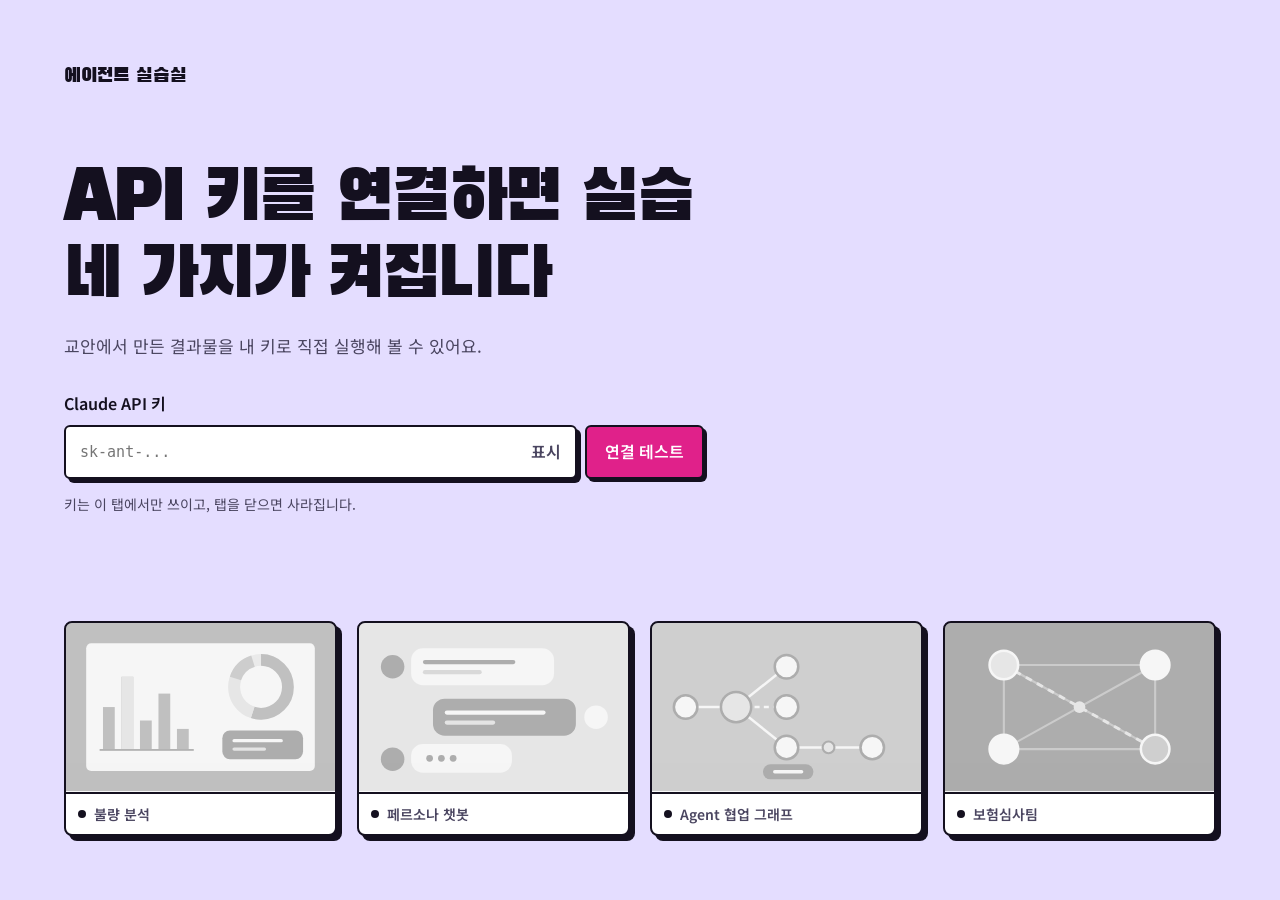
==== frontend/index.html @ d71c069c "에이전트 실습실: 교안 실습 4종을 체험하는 웹앱 - CH3 불량 리포트 분석 Dashboard + 챗봇 (Claude API) - CH4 페르소나 챗봇 (Deep Agents: " ====
<!doctype html>
<html lang="ko">
<head>
<meta charset="utf-8">
<meta name="viewport" content="width=device-width,initial-scale=1">
<title>에이전트 실습실</title>
<link rel="preconnect" href="https://fonts.googleapis.com"><link rel="preconnect" href="https://fonts.gstatic.com" crossorigin>
<link href="https://fonts.googleapis.com/css2?family=Black+Han+Sans&family=Noto+Sans+KR:wght@400;500;600;700&display=swap" rel="stylesheet">
<link rel="stylesheet" href="assets/common.css">
<style>
  .gate{position:relative;min-height:100vh;display:flex;flex-direction:column;justify-content:space-between;gap:48px;padding:clamp(24px,5vw,64px)}
  .gate .brand{font:800 20px var(--display)}
  .gate h1{font-size:clamp(2.2rem,5.2vw,4rem);font-weight:800;line-height:1.12;letter-spacing:-.025em;max-width:16ch}
  .gate .lead{margin-top:16px;color:var(--muted);max-width:48ch;font-size:17px}
  form{margin-top:32px;max-width:640px}
  label{display:block;font-weight:600;margin-bottom:8px}
  .field{display:flex;gap:8px}
  .keybox{flex:1;min-width:0;display:flex;border:2px solid var(--ink);border-radius:10px;background:var(--white);overflow:hidden}
  .keybox:focus-within{border-color:var(--cobalt);box-shadow:0 0 0 3px rgba(43,76,255,.2)}
  .keybox input{flex:1;min-width:0;border:0;padding:13px 14px;background:transparent;font-family:var(--mono);font-size:15px;outline:none}
  .keybox button{border:0;background:transparent;padding:0 14px;font-weight:600;color:var(--muted);cursor:pointer}
  .keybox button:hover{color:var(--ink)}
  .hint{margin-top:14px;font-size:14px;color:var(--muted)}
  .status{margin-top:16px;min-height:24px;font-size:15px}
  .status.err{padding:12px 14px;border-left:4px solid var(--coral);background:var(--white);border-radius:0 8px 8px 0}
  .status.err b{display:block;margin-bottom:2px}
  .status.err code{display:block;margin-top:6px;font:500 13px var(--mono);color:var(--muted);overflow-wrap:anywhere}
  .status.ok{color:var(--mint);font-weight:600}

  /* 잠금 → 점등: 이 페이지의 주인공 */
  .rack{display:grid;grid-template-columns:repeat(4,1fr);gap:14px}
  .slot{border-radius:12px;overflow:hidden;background:var(--white);border:1px solid var(--line)}
  .slot .pic{aspect-ratio:16/10;filter:grayscale(1) contrast(.8);opacity:.38;transition:filter .6s,opacity .6s}
  .slot .pic svg{width:100%;height:100%;display:block}
  .slot p{padding:9px 12px;font-size:14px;font-weight:600;color:var(--muted);display:flex;align-items:center;gap:8px}
  .slot p::before{content:"";width:8px;height:8px;border-radius:50%;background:var(--line);transition:background .4s}
  .rack.lit .slot .pic{filter:none;opacity:1}
  .rack.lit .slot p{color:var(--ink)}
  .rack.lit .slot p::before{background:var(--mint)}
  .rack.lit .slot:nth-child(2) .pic,.rack.lit .slot:nth-child(2) p::before{transition-delay:.25s}
  .rack.lit .slot:nth-child(3) .pic,.rack.lit .slot:nth-child(3) p::before{transition-delay:.5s}
  .rack.lit .slot:nth-child(4) .pic,.rack.lit .slot:nth-child(4) p::before{transition-delay:.75s}
  @media(max-width:720px){.rack{grid-template-columns:repeat(2,1fr)}.field{flex-direction:column}}
</style>
</head>
<body>
<main class="gate">
  <div>
    <div class="brand">에이전트 실습실</div>
    <div style="margin-top:clamp(32px,8vh,88px)">
      <h1>API 키를 연결하면 실습 네 가지가 켜집니다</h1>
      <p class="lead">교안에서 만든 결과물을 내 키로 직접 실행해 볼 수 있어요.</p>

      <form id="f" novalidate>
        <label for="key">Claude API 키</label>
        <div class="field">
          <div class="keybox">
            <input id="key" type="password" autocomplete="off" spellcheck="false" placeholder="sk-ant-..." aria-describedby="st">
            <button type="button" id="eye" aria-label="키 표시">표시</button>
          </div>
          <button class="btn blue" id="go" type="submit">연결 테스트</button>
        </div>
        <p class="hint">키는 이 탭에서만 쓰이고, 탭을 닫으면 사라집니다.</p>
        <div id="st" class="status" role="status" aria-live="polite"></div>
      </form>
    </div>
  </div>
  <div class="rack" id="rack" aria-label="잠겨 있는 실습 네 가지"></div>
</main>

<script src="assets/common.js"></script>
<script>
const { LABS, thumbs, store, sleep, $, esc } = App;
// 접속하면 항상 키 입력부터 시작한다. (이전에 연결한 키도 지운다)
store.clear();

$('#rack').innerHTML = LABS.map(l => `<div class="slot"><div class="pic">${thumbs[l.id]}</div><p>${esc(l.short)}</p></div>`).join('');

const key = $('#key'), st = $('#st'), go = $('#go');
$('#eye').onclick = e => {
  const show = key.type === 'password';
  key.type = show ? 'text' : 'password';
  e.target.textContent = show ? '숨기기' : '표시';
  e.target.setAttribute('aria-label', show ? '키 숨기기' : '키 표시');
};

function fail(title, detail) {
  st.className = 'status err';
  st.innerHTML = `<b>${esc(title)}</b>${detail ? `<code>${esc(detail)}</code>` : ''}`;
}

// 연결 성공/데모 진입 → 썸네일이 차례로 켜진 뒤 실습 목록으로 이동
async function unlock() {
  $('#rack').classList.add('lit');
  await sleep(1700);
  location.href = 'gallery.html';
}

// 서버(/api/key-test)가 Claude API를 1회 호출해 키를 확인한다. 키는 서버에 저장되지 않는다.
$('#f').addEventListener('submit', async e => {
  e.preventDefault();
  const k = key.value.trim();
  if (!k) return fail('API 키를 입력해 주세요.', 'Anthropic 콘솔에서 발급한 sk-ant- 로 시작하는 키가 필요합니다.');
  if (!k.startsWith('sk-ant-')) return fail('키 형식이 올바르지 않습니다.', 'Claude API 키는 sk-ant- 로 시작합니다. 복사할 때 앞뒤가 잘리지 않았는지 확인해 주세요.');
  go.disabled = true; go.textContent = '연결 중'; st.className = 'status'; st.textContent = '';
  try {
    store.set('apiKey', k);
    await App.api('/api/key-test', { method: 'POST' });
    st.className = 'status ok'; st.textContent = '연결되었습니다.';
    unlock();
  } catch (err) {
    store.clear();
    fail(err.message, err.detail);
  } finally { go.disabled = false; go.textContent = '연결 테스트'; }
});

</script>
</body>
</html>
---- frontend/assets/common.css ----
/* 공통 스타일: 색/글꼴 토큰, 버튼, 상단바, 채팅, 로그, 그래프 */
:root{
  --paper:#E4DDFF; --white:#fff; --ink:#14101F; --muted:#4A4560; --line:#14101F;
  --cobalt:#E0218A; --cobalt-d:#B8176F; --gold:#FFD400; --mint:#00A86B; --coral:#E8301F;
  --font:'Noto Sans KR','Malgun Gothic',sans-serif; --display:'Black Han Sans','Noto Sans KR',sans-serif;
  --mono:ui-monospace,'Cascadia Mono',Consolas,monospace;
  --on-ink:#fff; --on-accent:#fff; --concl-bg:#FFD400; --concl-fg:#14101F; --concl-h:#14101F;
  --k1:#E0218A; --k2:#FFD400; --k3:#14101F; --k4:#fff; --k5:#00A86B; --k6:#FF5A2E; --k7:#F8CFE6; --k8:#FFB3DA; --k9:#A79FC7; --k10:#7A6FA8;
}
*{box-sizing:border-box}
html{-webkit-text-size-adjust:100%}
body{margin:0;background:var(--paper);color:var(--ink);font:400 16px/1.6 var(--font);word-break:keep-all}
h1,h2,h3{font-family:var(--display);margin:0;line-height:1.2;letter-spacing:-.01em}
p{margin:0}
a{color:inherit}
button,input,textarea{font:inherit;color:inherit}
:focus-visible{outline:3px solid var(--cobalt);outline-offset:2px}

.btn{display:inline-flex;align-items:center;gap:8px;border:0;border-radius:8px;padding:11px 18px;font-weight:600;cursor:pointer;background:var(--ink);color:var(--on-ink);text-decoration:none;min-height:44px}
.btn:hover{opacity:.88}
.btn.blue{background:var(--cobalt);color:var(--on-accent)} .btn.blue:hover{background:var(--cobalt-d);opacity:1}
.btn.ghost{background:transparent;color:var(--ink);box-shadow:inset 0 0 0 1.5px var(--ink)}
.btn.ghost:hover{background:var(--ink);color:var(--on-ink);opacity:1}
.btn.sm{padding:6px 12px;min-height:34px;font-size:14px}
.btn[disabled]{opacity:.45;cursor:not-allowed}

.tag{display:inline-block;font:600 12px/1 var(--font);padding:5px 8px;border-radius:5px;background:var(--ink);color:var(--on-ink)}

/* 상단바 */
.bar{position:sticky;top:0;z-index:20;display:flex;align-items:center;gap:16px;min-height:56px;padding:0 20px;background:var(--paper);border-bottom:1px solid var(--line)}
.bar .brand{font:800 18px var(--display);text-decoration:none}
.bar .back{display:inline-flex;align-items:center;gap:6px;text-decoration:none;font-weight:600;color:var(--muted)}
.bar .back:hover{color:var(--ink)}
.bar-title{display:flex;align-items:center;gap:10px;font-weight:700}
.bar .sp{flex:1}
.conn{display:flex;align-items:center;gap:8px;font:500 13px var(--mono);color:var(--muted)}
.dot{width:9px;height:9px;border-radius:50%;background:var(--mint);box-shadow:0 0 0 3px rgba(18,163,127,.2)}
@media(max-width:640px){.conn span{display:none}.bar{padding:0 12px;gap:10px}}

/* 실습 페이지 머리 */
.lab-head{display:flex;flex-wrap:wrap;gap:12px 32px;align-items:flex-end;justify-content:space-between;padding:22px 20px 14px}
.lab-head h1{font-size:clamp(1.5rem,3vw,2rem);font-weight:800}
.lab-head p{color:var(--muted);max-width:62ch;margin-top:6px}
.concepts{display:flex;flex-wrap:wrap;gap:6px}
.concepts span{font-size:13px;font-weight:500;padding:4px 10px;border-radius:99px;box-shadow:inset 0 0 0 1.5px var(--line);color:var(--muted)}
.explain{margin:0 20px 16px;border-left:3px solid var(--cobalt);background:var(--white);border-radius:0 8px 8px 0}
.explain summary{cursor:pointer;padding:10px 14px;font-weight:600}
.explain div{padding:0 14px 12px;color:var(--muted);max-width:90ch}
.demo-note{margin:0 20px 14px;font-size:13px;color:var(--muted)}
.demo-note b{color:var(--ink)}

.panel{background:var(--white);border-radius:12px;border:1px solid var(--line);min-width:0}
.panel-h{padding:12px 16px;border-bottom:1px solid var(--line);font-weight:700;display:flex;align-items:center;justify-content:space-between;gap:8px}
.panel-b{padding:16px}
.empty{padding:36px 20px;text-align:center;color:var(--muted)}
.empty strong{display:block;color:var(--ink);margin-bottom:4px}

/* 채팅 */
.chat{display:flex;flex-direction:column;min-height:0}
.msgs{flex:1;overflow:auto;padding:16px;display:flex;flex-direction:column;gap:10px}
.msg{max-width:88%;padding:10px 14px;border-radius:14px;white-space:pre-wrap;overflow-wrap:anywhere}
.msg.user{align-self:flex-end;background:var(--ink);color:var(--on-ink);border-bottom-right-radius:4px}
.msg.bot{align-self:flex-start;background:var(--paper);border-bottom-left-radius:4px}
.msg a{color:var(--cobalt);font-weight:600}
.composer{display:flex;gap:8px;padding:12px;border-top:1px solid var(--line)}
.composer input,.composer textarea{flex:1;min-width:0;border:1.5px solid var(--line);border-radius:8px;padding:10px 12px;background:var(--white);resize:none}
.composer input:focus,.composer textarea:focus{border-color:var(--cobalt);outline:none}
.chips{display:flex;flex-wrap:wrap;gap:6px;padding:0 12px 10px}
.chip{border:1.5px solid var(--line);background:var(--white);border-radius:99px;padding:5px 12px;font-size:13px;cursor:pointer}
.chip:hover{border-color:var(--cobalt);color:var(--cobalt)}

/* 로그 */
.log{font-size:14px;overflow:auto;display:flex;flex-direction:column;gap:8px;padding:14px 16px}
.log .row{display:grid;grid-template-columns:auto 1fr;gap:4px 10px;padding-left:10px;border-left:3px solid var(--line)}
.log .who{font-weight:700;font-size:13px}
.log .t{color:var(--muted);font-size:12px;font-family:var(--mono);text-align:right}
.log .what{grid-column:1/-1;color:var(--ink)}
.log .sub{grid-column:1/-1;color:var(--muted);font-size:13px}
.log-empty{color:var(--muted);padding:14px 16px;font-size:14px}

/* 그래프 */
.graph{width:100%;height:auto;display:block}
.graph .edge{stroke:var(--line);stroke-width:2.5;fill:none;transition:stroke .25s}
.graph .edge.on{stroke:var(--cobalt)}
.graph .edge.a2a{stroke-dasharray:6 5}
.graph .node circle.body{fill:var(--white);stroke:var(--ink);stroke-width:2.5;transition:fill .25s,stroke .25s}
.graph .node.on circle.body{fill:var(--mint);stroke:var(--ink)}
.graph .node text{font:600 13px var(--font);text-anchor:middle;fill:var(--ink);pointer-events:none}
.graph .node.on text.lbl{fill:var(--ink)}
.graph .elabel{font:600 12px var(--mono);text-anchor:middle;fill:var(--cobalt);paint-order:stroke;stroke:var(--white);stroke-width:5px}
.graph .packet{fill:var(--gold);stroke:var(--ink);stroke-width:2}
.graph .ring{fill:none;stroke:var(--mint);stroke-width:3;opacity:0}
.graph .node.on .ring{opacity:.5;animation:ring 1.2s ease-out infinite;transform-box:fill-box;transform-origin:center}
@keyframes ring{from{transform:scale(1);opacity:.6}to{transform:scale(1.5);opacity:0}}

.sr{position:absolute;left:-9999px}
@media (prefers-reduced-motion:reduce){*{animation:none!important;transition:none!important}}

/* 썸네일 SVG 색을 토큰에 연결 (속성 선택자로 덮어쓴다) */
svg [fill="#2B4CFF"]{fill:var(--k1)} svg [stroke="#2B4CFF"]{stroke:var(--k1)}
svg [fill="#FFBE1F"]{fill:var(--k2)} svg [stroke="#FFBE1F"]{stroke:var(--k2)}
svg [fill="#101A3A"]{fill:var(--k3)} svg [stroke="#101A3A"]{stroke:var(--k3)}
svg [fill="#fff"]{fill:var(--k4)} svg [stroke="#fff"]{stroke:var(--k4)}
svg [fill="#0F8E6D"]{fill:var(--k5)}
svg [fill="#E8452F"]{fill:var(--k6)} svg [stroke="#E8452F"]{stroke:var(--k6)}
svg [fill="#D7DDF5"]{fill:var(--k7)} svg [stroke="#D7DDF5"]{stroke:var(--k7)}
svg [fill="#8E9BD6"]{fill:var(--k8)}
svg [fill="#9AA3C4"]{fill:var(--k9)}
svg [stroke="#5A6BA8"]{stroke:var(--k10)}

/* 디자인: 팝 스티커 — 라벤더 바탕, 굵은 검정 테두리, 평평한 그림자 */
:root h1,:root h2,:root h3{font-weight:400!important;letter-spacing:0}
:root .bar{border-bottom:2px solid var(--ink)}
:root .bar .brand,:root .gate .brand{font-weight:400!important}
:root .panel,:root .slot,:root .tile{border:2px solid var(--ink);border-radius:8px;box-shadow:5px 5px 0 var(--ink);overflow:hidden}
:root .panel-h{background:var(--gold);border-bottom:2px solid var(--ink);font-weight:700}
:root .tile{transition:transform .15s,box-shadow .15s}
:root .tile:hover,:root .tile:focus-visible{transform:translate(-3px,-3px);box-shadow:8px 8px 0 var(--ink);border-color:var(--ink)}
:root .thumb{border-bottom:2px solid var(--ink)}
:root .tile:hover .open{color:var(--cobalt)}
:root .btn{border:2px solid var(--ink);border-radius:6px;box-shadow:3px 3px 0 var(--ink);transition:transform .1s,box-shadow .1s}
:root .btn:active{transform:translate(2px,2px);box-shadow:1px 1px 0 var(--ink)}
:root .btn.ghost{background:#fff;box-shadow:3px 3px 0 var(--ink)}
:root .btn.ghost:hover{background:var(--gold);color:var(--ink)}
:root .btn[disabled]{box-shadow:none;opacity:.5}
:root .tag{background:var(--gold);color:var(--ink);border:2px solid var(--ink);border-radius:4px}
:root .concepts span{background:#fff;color:var(--ink);box-shadow:none;border:2px solid var(--ink)}
:root .explain{border:2px solid var(--ink);border-left-width:8px;border-left-color:var(--cobalt);border-radius:6px}
:root .msg{border:2px solid var(--ink)}
:root .msg.bot{background:#fff}
:root .msg.user{background:var(--cobalt);color:#fff}
:root .composer{border-top:2px solid var(--ink)}
:root .composer input,:root .composer textarea,:root .case textarea{border:2px solid var(--ink);border-radius:6px}
:root .chip{border:2px solid var(--ink)}
:root .chip:hover{background:var(--gold);color:var(--ink);border-color:var(--ink)}
:root .keybox{border:2px solid var(--ink);box-shadow:4px 4px 0 var(--ink);border-radius:6px}
:root .gate h1{font-size:clamp(2.4rem,5.6vw,4.4rem);line-height:1.1}
:root .rack{gap:20px}
:root .slot p{border-top:2px solid var(--ink)}
:root .tabs{background:#fff;border-bottom:2px solid var(--ink)}
:root .tabs button[aria-selected=true]{border-color:var(--cobalt);color:var(--ink)}
:root .plist li button[aria-current=true]{background:var(--ink);color:#fff}
:root .conn{color:var(--ink)}

/* Agent 그래프 (assets/graph.js) */
.agraph{width:100%;height:auto;display:block;overflow:visible}
.agraph .edge,.glegend .edge{stroke:var(--ink);stroke-width:3;fill:none;stroke-linecap:round;transition:stroke .2s,stroke-width .2s}
.agraph .edge.request,.glegend .edge.request{stroke:#A8A2BD;stroke-width:2.5}
.agraph .edge.subagent,.glegend .edge.subagent{stroke:#FF8A00;stroke-width:4}
.agraph .edge.a2a,.glegend .edge.a2a{stroke:#E0218A;stroke-dasharray:2 8;stroke-width:4}
.agraph .edge.mcp,.glegend .edge.mcp{stroke:#00A86B;stroke-dasharray:12 6;stroke-width:4}
.agraph .edge.on{stroke:#2B9BFF;stroke-width:6}
.agraph .edge.a2a.on{stroke-dasharray:10 8;animation:agflow .6s linear infinite}
@keyframes agflow{to{stroke-dashoffset:-18}}
.agraph .pill rect{fill:#fff;stroke:var(--ink);stroke-width:2}
.agraph .pill text{font:700 11px var(--mono);text-anchor:middle;dominant-baseline:central;fill:var(--ink)}
.agraph .pill.a2a rect{fill:var(--cobalt)} .agraph .pill.a2a text{fill:#fff}
.agraph .pill.tool rect{fill:var(--gold)}
.agraph .pill.mcp rect{fill:var(--mint)} .agraph .pill.mcp text{fill:#fff}
.agraph .pill.subagent rect{fill:#E9E3FF}
.agraph .node .shadow{fill:var(--ink)}
.agraph .node .body{fill:#fff;stroke:var(--ink);stroke-width:3;transition:fill .25s}
.agraph .node .band{fill:none;stroke-width:6;opacity:.9}
.agraph .node .name{font:400 17px var(--display);text-anchor:middle;dominant-baseline:central;fill:var(--ink)}
.agraph .node .name.long{font:800 13px var(--font);letter-spacing:-.02em}
.agraph .node .role{font:500 12px var(--font);text-anchor:middle;fill:var(--muted);paint-order:stroke;stroke:#fff;stroke-width:6px;stroke-linejoin:round}
.agraph .node .ring{fill:none;stroke:var(--mint);stroke-width:4;opacity:0}
.agraph .node.on .body{fill:#B9F2D7}
.agraph .node.on .ring{animation:agring 1.2s ease-out infinite;transform-box:fill-box;transform-origin:center}
@keyframes agring{from{opacity:.8;transform:scale(1)}to{opacity:0;transform:scale(1.45)}}
.agraph .packet{fill:var(--gold);stroke:var(--ink);stroke-width:2.5}
.agraph .trail{fill:var(--gold);opacity:.45}
.say{font:500 12.5px/1.45 var(--font);background:#fff;border:2px solid var(--ink);border-radius:10px;padding:7px 10px;box-shadow:3px 3px 0 var(--ink);
     display:-webkit-box;-webkit-line-clamp:3;-webkit-box-orient:vertical;overflow:hidden;animation:sayPop .2s ease-out}
@keyframes sayPop{from{transform:scale(.85);opacity:0}}
.stage-bg{background:#fff;padding:8px}
.alert{padding:12px 14px;border:2px solid var(--ink);border-left:8px solid var(--coral);border-radius:6px;background:#fff;margin-bottom:12px}
.alert code{display:block;font:500 12px var(--mono);color:var(--muted);margin-top:4px;overflow-wrap:anywhere}
.badge{font:700 11px var(--mono);padding:2px 6px;border-radius:4px;border:1.5px solid var(--ink);background:var(--cobalt);color:#fff;margin-left:6px}
.badge.tool{background:var(--gold);color:var(--ink)} .badge.mcp{background:var(--mint)} .badge.subagent{background:#E9E3FF;color:var(--ink)}
.badge.request{background:#fff;color:var(--ink)}
.stages{display:flex;flex-wrap:wrap;gap:6px;margin-top:4px}
.stages span{font-size:12px;font-weight:600;padding:3px 8px;border-radius:4px;border:1.5px solid var(--ink);background:#fff;color:var(--muted)}
.stages span.cur{background:var(--cobalt);color:#fff}
.agraph .node.clickable{cursor:pointer}
.agraph .node.clickable:hover .body{fill:#FFF6C7}
.agraph .node.clickable:focus{outline:none}
.agraph .node.clickable:focus-visible .body{stroke:var(--cobalt);stroke-width:5}
.agraph .node.sel .body{stroke:var(--cobalt);stroke-width:5}
.agraph .node.off{opacity:.35}
.agraph .node.off .band{stroke-dasharray:6 6}
.agraph .edge.off{opacity:.2}
.agraph .pill.off{opacity:.3}
.agraph .nbadge{display:none;pointer-events:none}
.agraph .nbadge.show{display:block}
.agraph .nbadge circle{fill:var(--cobalt);stroke:var(--ink);stroke-width:2}
.agraph .nbadge text{font:800 11px var(--font);fill:#fff;text-anchor:middle;dominant-baseline:central}

/* 그래프 범례 (연결 종류) */
.glegend{display:flex;flex-wrap:wrap;align-items:center;gap:6px 16px;padding:8px 12px 4px;font-size:13px;font-weight:600}
.glegend span{display:inline-flex;align-items:center;gap:6px}
.glegend svg{overflow:visible}
.glegend .edge{fill:none;stroke-linecap:round}
.glegend .tip{margin-left:auto;font-weight:500;color:var(--muted)}

/* 연결 방식 라벨: 선 색과 맞춘 작은 알약 */
.agraph .pill text{font:700 10.5px var(--mono)}
.agraph .pill.request rect{fill:#fff;stroke:#A8A2BD} .agraph .pill.request text{fill:var(--muted)}
.agraph .pill.subagent rect{fill:#FF8A00} .agraph .pill.subagent text{fill:#fff}
.agraph .pill.mcp rect{fill:#00A86B} .agraph .pill.mcp text{fill:#fff}
.agraph .pill.a2a rect{fill:#E0218A} .agraph .pill.a2a text{fill:#fff}
.agraph .pill.tool rect{fill:var(--gold)} .agraph .pill.tool text{fill:var(--ink)}
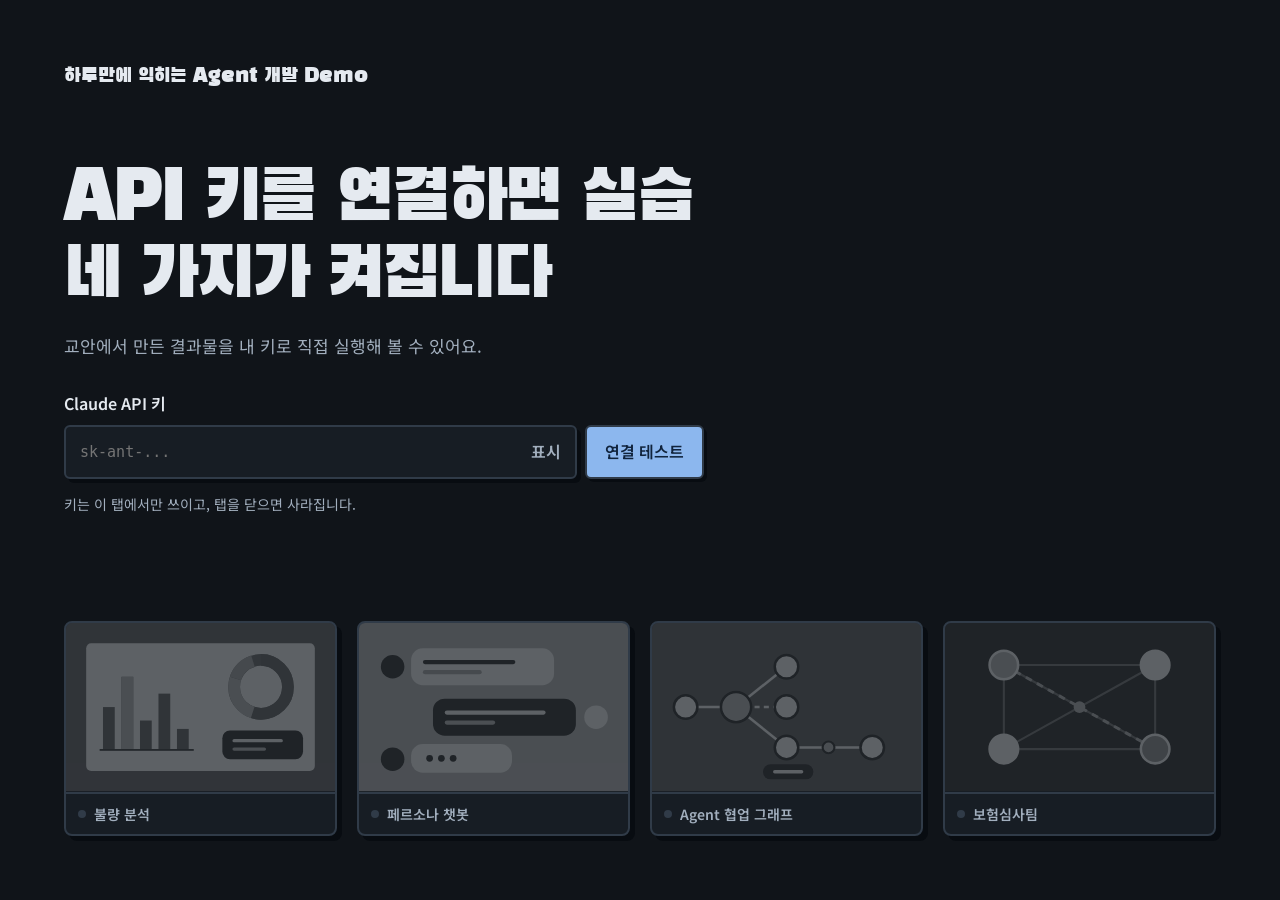
==== commit efd3813d: "Apply console colors while preserving lesson UI and graphs" ====
--- a/frontend/index.html
+++ b/frontend/index.html
@@ -1,119 +1,120 @@
-<!doctype html>
-<html lang="ko">
-<head>
-<meta charset="utf-8">
-<meta name="viewport" content="width=device-width,initial-scale=1">
-<title>에이전트 실습실</title>
-<link rel="preconnect" href="https://fonts.googleapis.com"><link rel="preconnect" href="https://fonts.gstatic.com" crossorigin>
-<link href="https://fonts.googleapis.com/css2?family=Black+Han+Sans&family=Noto+Sans+KR:wght@400;500;600;700&display=swap" rel="stylesheet">
-<link rel="stylesheet" href="assets/common.css">
-<style>
-  .gate{position:relative;min-height:100vh;display:flex;flex-direction:column;justify-content:space-between;gap:48px;padding:clamp(24px,5vw,64px)}
-  .gate .brand{font:800 20px var(--display)}
-  .gate h1{font-size:clamp(2.2rem,5.2vw,4rem);font-weight:800;line-height:1.12;letter-spacing:-.025em;max-width:16ch}
-  .gate .lead{margin-top:16px;color:var(--muted);max-width:48ch;font-size:17px}
-  form{margin-top:32px;max-width:640px}
-  label{display:block;font-weight:600;margin-bottom:8px}
-  .field{display:flex;gap:8px}
-  .keybox{flex:1;min-width:0;display:flex;border:2px solid var(--ink);border-radius:10px;background:var(--white);overflow:hidden}
-  .keybox:focus-within{border-color:var(--cobalt);box-shadow:0 0 0 3px rgba(43,76,255,.2)}
-  .keybox input{flex:1;min-width:0;border:0;padding:13px 14px;background:transparent;font-family:var(--mono);font-size:15px;outline:none}
-  .keybox button{border:0;background:transparent;padding:0 14px;font-weight:600;color:var(--muted);cursor:pointer}
-  .keybox button:hover{color:var(--ink)}
-  .hint{margin-top:14px;font-size:14px;color:var(--muted)}
-  .status{margin-top:16px;min-height:24px;font-size:15px}
-  .status.err{padding:12px 14px;border-left:4px solid var(--coral);background:var(--white);border-radius:0 8px 8px 0}
-  .status.err b{display:block;margin-bottom:2px}
-  .status.err code{display:block;margin-top:6px;font:500 13px var(--mono);color:var(--muted);overflow-wrap:anywhere}
-  .status.ok{color:var(--mint);font-weight:600}
-
-  /* 잠금 → 점등: 이 페이지의 주인공 */
-  .rack{display:grid;grid-template-columns:repeat(4,1fr);gap:14px}
-  .slot{border-radius:12px;overflow:hidden;background:var(--white);border:1px solid var(--line)}
-  .slot .pic{aspect-ratio:16/10;filter:grayscale(1) contrast(.8);opacity:.38;transition:filter .6s,opacity .6s}
-  .slot .pic svg{width:100%;height:100%;display:block}
-  .slot p{padding:9px 12px;font-size:14px;font-weight:600;color:var(--muted);display:flex;align-items:center;gap:8px}
-  .slot p::before{content:"";width:8px;height:8px;border-radius:50%;background:var(--line);transition:background .4s}
-  .rack.lit .slot .pic{filter:none;opacity:1}
-  .rack.lit .slot p{color:var(--ink)}
-  .rack.lit .slot p::before{background:var(--mint)}
-  .rack.lit .slot:nth-child(2) .pic,.rack.lit .slot:nth-child(2) p::before{transition-delay:.25s}
-  .rack.lit .slot:nth-child(3) .pic,.rack.lit .slot:nth-child(3) p::before{transition-delay:.5s}
-  .rack.lit .slot:nth-child(4) .pic,.rack.lit .slot:nth-child(4) p::before{transition-delay:.75s}
-  @media(max-width:720px){.rack{grid-template-columns:repeat(2,1fr)}.field{flex-direction:column}}
-</style>
-</head>
-<body>
-<main class="gate">
-  <div>
-    <div class="brand">에이전트 실습실</div>
-    <div style="margin-top:clamp(32px,8vh,88px)">
-      <h1>API 키를 연결하면 실습 네 가지가 켜집니다</h1>
-      <p class="lead">교안에서 만든 결과물을 내 키로 직접 실행해 볼 수 있어요.</p>
-
-      <form id="f" novalidate>
-        <label for="key">Claude API 키</label>
-        <div class="field">
-          <div class="keybox">
-            <input id="key" type="password" autocomplete="off" spellcheck="false" placeholder="sk-ant-..." aria-describedby="st">
-            <button type="button" id="eye" aria-label="키 표시">표시</button>
-          </div>
-          <button class="btn blue" id="go" type="submit">연결 테스트</button>
-        </div>
-        <p class="hint">키는 이 탭에서만 쓰이고, 탭을 닫으면 사라집니다.</p>
-        <div id="st" class="status" role="status" aria-live="polite"></div>
-      </form>
-    </div>
-  </div>
-  <div class="rack" id="rack" aria-label="잠겨 있는 실습 네 가지"></div>
-</main>
-
-<script src="assets/common.js"></script>
-<script>
-const { LABS, thumbs, store, sleep, $, esc } = App;
-// 접속하면 항상 키 입력부터 시작한다. (이전에 연결한 키도 지운다)
-store.clear();
-
-$('#rack').innerHTML = LABS.map(l => `<div class="slot"><div class="pic">${thumbs[l.id]}</div><p>${esc(l.short)}</p></div>`).join('');
-
-const key = $('#key'), st = $('#st'), go = $('#go');
-$('#eye').onclick = e => {
-  const show = key.type === 'password';
-  key.type = show ? 'text' : 'password';
-  e.target.textContent = show ? '숨기기' : '표시';
-  e.target.setAttribute('aria-label', show ? '키 숨기기' : '키 표시');
-};
-
-function fail(title, detail) {
-  st.className = 'status err';
-  st.innerHTML = `<b>${esc(title)}</b>${detail ? `<code>${esc(detail)}</code>` : ''}`;
-}
-
-// 연결 성공/데모 진입 → 썸네일이 차례로 켜진 뒤 실습 목록으로 이동
-async function unlock() {
-  $('#rack').classList.add('lit');
-  await sleep(1700);
-  location.href = 'gallery.html';
-}
-
-// 서버(/api/key-test)가 Claude API를 1회 호출해 키를 확인한다. 키는 서버에 저장되지 않는다.
-$('#f').addEventListener('submit', async e => {
-  e.preventDefault();
-  const k = key.value.trim();
-  if (!k) return fail('API 키를 입력해 주세요.', 'Anthropic 콘솔에서 발급한 sk-ant- 로 시작하는 키가 필요합니다.');
-  if (!k.startsWith('sk-ant-')) return fail('키 형식이 올바르지 않습니다.', 'Claude API 키는 sk-ant- 로 시작합니다. 복사할 때 앞뒤가 잘리지 않았는지 확인해 주세요.');
-  go.disabled = true; go.textContent = '연결 중'; st.className = 'status'; st.textContent = '';
-  try {
-    store.set('apiKey', k);
-    await App.api('/api/key-test', { method: 'POST' });
-    st.className = 'status ok'; st.textContent = '연결되었습니다.';
-    unlock();
-  } catch (err) {
-    store.clear();
-    fail(err.message, err.detail);
-  } finally { go.disabled = false; go.textContent = '연결 테스트'; }
-});
-
-</script>
-</body>
-</html>
+<!doctype html>
+<html lang="ko">
+<head>
+<meta charset="utf-8">
+<meta name="viewport" content="width=device-width,initial-scale=1">
+<title>하루만에 익히는 Agent 개발 Demo</title>
+<link rel="preconnect" href="https://fonts.googleapis.com"><link rel="preconnect" href="https://fonts.gstatic.com" crossorigin>
+<link href="https://fonts.googleapis.com/css2?family=Black+Han+Sans&family=Noto+Sans+KR:wght@400;500;600;700&display=swap" rel="stylesheet">
+<link rel="stylesheet" href="assets/common.css">
+<style>
+  .gate{position:relative;min-height:100vh;display:flex;flex-direction:column;justify-content:space-between;gap:48px;padding:clamp(24px,5vw,64px)}
+  .gate .brand{font:800 20px var(--display)}
+  .gate h1{font-size:clamp(2.2rem,5.2vw,4rem);font-weight:800;line-height:1.12;letter-spacing:-.025em;max-width:16ch}
+  .gate .lead{margin-top:16px;color:var(--muted);max-width:48ch;font-size:17px}
+  form{margin-top:32px;max-width:640px}
+  label{display:block;font-weight:600;margin-bottom:8px}
+  .field{display:flex;gap:8px}
+  .keybox{flex:1;min-width:0;display:flex;border:2px solid var(--ink);border-radius:10px;background:var(--white);overflow:hidden}
+  .keybox:focus-within{border-color:var(--cobalt);box-shadow:0 0 0 3px rgba(43,76,255,.2)}
+  .keybox input{flex:1;min-width:0;border:0;padding:13px 14px;background:transparent;font-family:var(--mono);font-size:15px;outline:none}
+  .keybox button{border:0;background:transparent;padding:0 14px;font-weight:600;color:var(--muted);cursor:pointer}
+  .keybox button:hover{color:var(--ink)}
+  .hint{margin-top:14px;font-size:14px;color:var(--muted)}
+  .status{margin-top:16px;min-height:24px;font-size:15px}
+  .status.err{padding:12px 14px;border-left:4px solid var(--coral);background:var(--white);border-radius:0 8px 8px 0}
+  .status.err b{display:block;margin-bottom:2px}
+  .status.err code{display:block;margin-top:6px;font:500 13px var(--mono);color:var(--muted);overflow-wrap:anywhere}
+  .status.ok{color:var(--mint);font-weight:600}
+
+  /* 잠금 → 점등: 이 페이지의 주인공 */
+  .rack{display:grid;grid-template-columns:repeat(4,1fr);gap:14px}
+  .slot{border-radius:12px;overflow:hidden;background:var(--white);border:1px solid var(--line)}
+  .slot .pic{aspect-ratio:16/10;filter:grayscale(1) contrast(.8);opacity:.38;transition:filter .6s,opacity .6s}
+  .slot .pic svg{width:100%;height:100%;display:block}
+  .slot p{padding:9px 12px;font-size:14px;font-weight:600;color:var(--muted);display:flex;align-items:center;gap:8px}
+  .slot p::before{content:"";width:8px;height:8px;border-radius:50%;background:var(--line);transition:background .4s}
+  .rack.lit .slot .pic{filter:none;opacity:1}
+  .rack.lit .slot p{color:var(--ink)}
+  .rack.lit .slot p::before{background:var(--mint)}
+  .rack.lit .slot:nth-child(2) .pic,.rack.lit .slot:nth-child(2) p::before{transition-delay:.25s}
+  .rack.lit .slot:nth-child(3) .pic,.rack.lit .slot:nth-child(3) p::before{transition-delay:.5s}
+  .rack.lit .slot:nth-child(4) .pic,.rack.lit .slot:nth-child(4) p::before{transition-delay:.75s}
+  @media(max-width:720px){.rack{grid-template-columns:repeat(2,1fr)}.field{flex-direction:column}}
+</style>
+<link rel="stylesheet" href="assets/console-colors.css">
+</head>
+<body>
+<main class="gate">
+  <div>
+    <div class="brand">하루만에 익히는 Agent 개발 Demo</div>
+    <div style="margin-top:clamp(32px,8vh,88px)">
+      <h1>API 키를 연결하면 실습 네 가지가 켜집니다</h1>
+      <p class="lead">교안에서 만든 결과물을 내 키로 직접 실행해 볼 수 있어요.</p>
+
+      <form id="f" novalidate>
+        <label for="key">Claude API 키</label>
+        <div class="field">
+          <div class="keybox">
+            <input id="key" type="password" autocomplete="off" spellcheck="false" placeholder="sk-ant-..." aria-describedby="st">
+            <button type="button" id="eye" aria-label="키 표시">표시</button>
+          </div>
+          <button class="btn blue" id="go" type="submit">연결 테스트</button>
+        </div>
+        <p class="hint">키는 이 탭에서만 쓰이고, 탭을 닫으면 사라집니다.</p>
+        <div id="st" class="status" role="status" aria-live="polite"></div>
+      </form>
+    </div>
+  </div>
+  <div class="rack" id="rack" aria-label="잠겨 있는 실습 네 가지"></div>
+</main>
+
+<script src="assets/common.js"></script>
+<script>
+const { LABS, thumbs, store, sleep, $, esc } = App;
+// 접속하면 항상 키 입력부터 시작한다. (이전에 연결한 키도 지운다)
+store.clear();
+
+$('#rack').innerHTML = LABS.map(l => `<div class="slot"><div class="pic">${thumbs[l.id]}</div><p>${esc(l.short)}</p></div>`).join('');
+
+const key = $('#key'), st = $('#st'), go = $('#go');
+$('#eye').onclick = e => {
+  const show = key.type === 'password';
+  key.type = show ? 'text' : 'password';
+  e.target.textContent = show ? '숨기기' : '표시';
+  e.target.setAttribute('aria-label', show ? '키 숨기기' : '키 표시');
+};
+
+function fail(title, detail) {
+  st.className = 'status err';
+  st.innerHTML = `<b>${esc(title)}</b>${detail ? `<code>${esc(detail)}</code>` : ''}`;
+}
+
+// 연결 성공/데모 진입 → 썸네일이 차례로 켜진 뒤 실습 목록으로 이동
+async function unlock() {
+  $('#rack').classList.add('lit');
+  await sleep(1700);
+  location.href = 'gallery.html';
+}
+
+// 서버(/api/key-test)가 Claude API를 1회 호출해 키를 확인한다. 키는 서버에 저장되지 않는다.
+$('#f').addEventListener('submit', async e => {
+  e.preventDefault();
+  const k = key.value.trim();
+  if (!k) return fail('API 키를 입력해 주세요.', 'Anthropic 콘솔에서 발급한 sk-ant- 로 시작하는 키가 필요합니다.');
+  if (!k.startsWith('sk-ant-')) return fail('키 형식이 올바르지 않습니다.', 'Claude API 키는 sk-ant- 로 시작합니다. 복사할 때 앞뒤가 잘리지 않았는지 확인해 주세요.');
+  go.disabled = true; go.textContent = '연결 중'; st.className = 'status'; st.textContent = '';
+  try {
+    store.set('apiKey', k);
+    await App.api('/api/key-test', { method: 'POST' });
+    st.className = 'status ok'; st.textContent = '연결되었습니다.';
+    unlock();
+  } catch (err) {
+    store.clear();
+    fail(err.message, err.detail);
+  } finally { go.disabled = false; go.textContent = '연결 테스트'; }
+});
+
+</script>
+</body>
+</html>
--- a/frontend/assets/console-colors.css
+++ b/frontend/assets/console-colors.css
@@ -0,0 +1,145 @@
+/* 색상 전용 테마. 레이아웃, 글꼴, 크기, 그래프와 동작은 원본을 유지한다. */
+:root {
+  color-scheme: dark;
+  --paper:#101419; --white:#171d24; --ink:#e5eaf0; --muted:#a2afbe; --line:#303b48;
+  --cobalt:#8cb7ee; --cobalt-d:#a5c8f4; --gold:#293e57; --mint:#267459; --coral:#bd454e;
+  --on-ink:#e5eaf0; --on-accent:#10233c;
+  --strong:#25354a; --shadow:#080c11;
+  --concl-bg:#293e57; --concl-fg:#e5eaf0; --concl-h:#e5eaf0;
+  --k1:#345778; --k2:#91aac5; --k3:#101923; --k4:#dce5ef; --k5:#365461;
+  --k6:#8297ac; --k7:#485b70; --k8:#94abc4; --k9:#8a9aad; --k10:#53677e;
+}
+/* 실습 그래프의 색상 의미와 기존 시각 표현은 별도 범위에서 그대로 유지한다. */
+.agraph,.graph,.glegend {
+  color-scheme:light; color:#14101F;
+  --paper:#E4DDFF; --white:#fff; --ink:#14101F; --muted:#4A4560; --line:#14101F;
+  --cobalt:#E0218A; --cobalt-d:#B8176F; --gold:#FFD400; --mint:#00A86B; --coral:#E8301F;
+  --k1:#E0218A; --k2:#FFD400; --k3:#14101F; --k4:#fff; --k5:#00A86B;
+  --k6:#FF5A2E; --k7:#F8CFE6; --k8:#FFB3DA; --k9:#A79FC7; --k10:#7A6FA8;
+}
+
+/* 기존 스타일의 색상 속성만 덮어쓴다. */
+:root .btn{background:var(--strong);border-color:var(--line);box-shadow:3px 3px 0 var(--shadow)}
+:root .btn.ghost{box-shadow:3px 3px 0 var(--shadow);background:var(--white)}
+:root .btn.ghost:hover{background:var(--strong)}
+:root .tag{background:var(--strong);border-color:var(--line)}
+:root .msg.user{background:var(--strong);color:var(--on-accent)}
+:root .bar{border-bottom-color:var(--line)}
+:root .panel{border-color:var(--line);box-shadow:5px 5px 0 var(--shadow)}
+:root .slot{border-color:var(--line);box-shadow:5px 5px 0 var(--shadow)}
+:root .tile{border-color:var(--line);box-shadow:5px 5px 0 var(--shadow)}
+:root .panel-h{border-bottom-color:var(--line)}
+:root .tile:hover{box-shadow:8px 8px 0 var(--shadow);border-color:var(--line)}
+:root .tile:focus-visible{box-shadow:8px 8px 0 var(--shadow);border-color:var(--line)}
+:root .thumb{border-bottom-color:var(--line)}
+:root .btn:active{box-shadow:1px 1px 0 var(--shadow)}
+:root .concepts span{background:var(--white);border-color:var(--line)}
+:root .explain{border-color:var(--line)}
+:root .msg{border-color:var(--line)}
+:root .msg.bot{background:var(--white)}
+:root .composer{border-top-color:var(--line)}
+:root .composer input{border-color:var(--line)}
+:root .composer textarea{border-color:var(--line)}
+:root .case textarea{border-color:var(--line)}
+:root .chip{border-color:var(--line)}
+:root .chip:hover{border-color:var(--line)}
+:root .keybox{border-color:var(--line);box-shadow:4px 4px 0 var(--shadow)}
+:root .slot p{border-top-color:var(--line)}
+:root .tabs{background:var(--white);border-bottom-color:var(--line)}
+:root .plist li button[aria-current=true]{background:var(--strong);color:var(--ink)}
+:root .alert{border-color:var(--line);background:var(--white)}
+:root .badge{border-color:var(--line);color:var(--on-accent)}
+:root .badge.subagent{background:#2d3547}
+:root .badge.request{background:var(--white)}
+:root .stages span{border-color:var(--line);background:var(--white)}
+:root .stages span.cur{color:var(--on-accent)}
+:root .cases .open[aria-current=true]{border-color:var(--line);background:var(--white);box-shadow:3px 3px 0 var(--shadow)}
+:root .stt{border-color:var(--line);background:var(--white)}
+:root .stt.s0{background:#453e29}
+:root .stt.s1{background:#234237}
+:root .stt.s2{background:#252b36}
+:root .dot2{border-color:var(--line)}
+:root .tg{border-color:var(--line);background:var(--white)}
+:root .tg .sw{border-color:var(--line);background:var(--line)}
+:root .tg .sw::after{background:var(--white);border-color:var(--line)}
+:root .round{border-color:var(--line);background:var(--white)}
+:root .npop{background:var(--white);border-color:var(--line);box-shadow:5px 5px 0 var(--shadow)}
+:root .npop .ph{border-bottom-color:var(--line)}
+:root .npop .st{border-color:var(--line);background:var(--white)}
+:root .npop .st.work{color:var(--ink)}
+:root .npop .pt{border-bottom-color:var(--line)}
+:root .npop .ent{border-color:var(--line)}
+:root .npop .ent .eh{border-bottom-color:var(--line);background:#23364b}
+:root .npop .ent.out .eh{background:#234237}
+:root .npop .ent.note .eh{background:#453e29}
+:root .q{background:var(--strong);color:var(--ink)}
+:root .a{border-color:var(--line);background:var(--white);box-shadow:3px 3px 0 var(--shadow)}
+:root .a .meta span{border-color:var(--line);color:var(--ink)}
+:root .a .meta span.mode{background:var(--white);border-color:var(--line)}
+:root .spin{border-color:var(--line)}
+:root .thh select{border-color:var(--line);background:var(--white)}
+:root .ask{border-top-color:var(--line)}
+:root .ask textarea{border-color:var(--line);background:var(--white)}
+:root dialog{border-color:var(--line);box-shadow:6px 6px 0 var(--shadow)}
+:root .mg-l{border-right-color:var(--line);border-bottom-color:var(--line)}
+:root .mg-l button.ag{border-color:var(--line);background:var(--white)}
+:root .mg-l button.ag[aria-current=true]{background:var(--strong);color:var(--ink)}
+:root .mg-r input{border-color:var(--line)}
+:root .mg-r textarea{border-color:var(--line)}
+:root .mg-r .acts .danger{background:var(--white)}
+:root .docs li{border-color:var(--line);background:var(--white)}
+:root .up{border-color:var(--line)}
+:root .mg-head{border-bottom-color:var(--line)}
+:root .drop{border-color:var(--line)}
+:root .files li{border-top-color:var(--line)}
+:root .files .s{border-color:var(--line);background:var(--white)}
+:root .files li.done .s{color:var(--ink)}
+:root .files li.fail .s{color:var(--ink)}
+:root .bar-p{border-color:var(--line);background:var(--white)}
+:root .stats div{border-color:var(--line);background:var(--white);box-shadow:3px 3px 0 var(--shadow)}
+:root .prio li::before{border-color:var(--line)}
+:root .lines div{border-color:var(--line);background:var(--white)}
+:root .hb .t{border-color:var(--line);background:var(--white)}
+:root .hb .t u{background:var(--strong)}
+:root .legend i{border-color:var(--line)}
+:root .cols{border-bottom-color:var(--line)}
+:root .cols i{border-color:var(--line)}
+:root .seg{border-color:var(--line)}
+:root .seg button{background:var(--white)}
+:root .seg button[aria-pressed=true]{background:var(--strong);color:var(--ink)}
+:root details.rep{border-color:var(--line);background:var(--white)}
+:root .lv{border-color:var(--line)}
+:root .alltext{background:var(--white);border-color:var(--line)}
+:root .msg.err{background:var(--white)}
+:root .caret::after{background:var(--strong)}
+:root .result{border-color:var(--line);background:var(--white)}
+:root .steps{border-bottom-color:var(--line);background:var(--white)}
+:root .npop .st.off{background:#252b36}
+:root .pcard{border-color:var(--line);background:var(--white)}
+:root .pcard[aria-current=true]{background:var(--strong);color:var(--on-accent)}
+:root .think{border-color:var(--line)}
+:root .step i{border-color:var(--line)}
+:root .mem{background:var(--white);border-color:var(--line)}
+:root .skills li{border-color:var(--line);background:var(--white)}
+:root dialog input{border-color:var(--line)}
+:root dialog textarea{border-color:var(--line)}
+
+/* 밝은 그래프/차트 표식과 상태 표시의 가독성. */
+:root .lv{color:#14101F}
+:root .status.ok{color:#7ec5a7}
+:root .msg a{color:var(--cobalt)}
+
+/* 선택/오류/입력 포커스 색은 기존 상태 구분을 유지한다. */
+:root .btn.blue,:root .msg.user{background:var(--cobalt);color:var(--on-accent)}
+:root .btn.blue:hover{background:var(--cobalt-d)}
+:root .tag{background:var(--gold)}
+:root .pcard[aria-current=true]{color:var(--on-ink)}
+:root .explain{border-left-color:var(--cobalt)}
+:root .alert,:root .msg.err{border-left-color:var(--coral)}
+:root .badge.mcp{color:var(--ink)}
+:root .tg[aria-checked=true] .sw{background:var(--mint)}
+:root .composer input:focus,:root .composer textarea:focus,
+:root .ask textarea:focus,:root .keybox:focus-within{border-color:var(--cobalt)}
+:root .spin{border-right-color:transparent}
+:root .skills .on{color:#7ec5a7}
+:root .caret::after{background:var(--ink)}
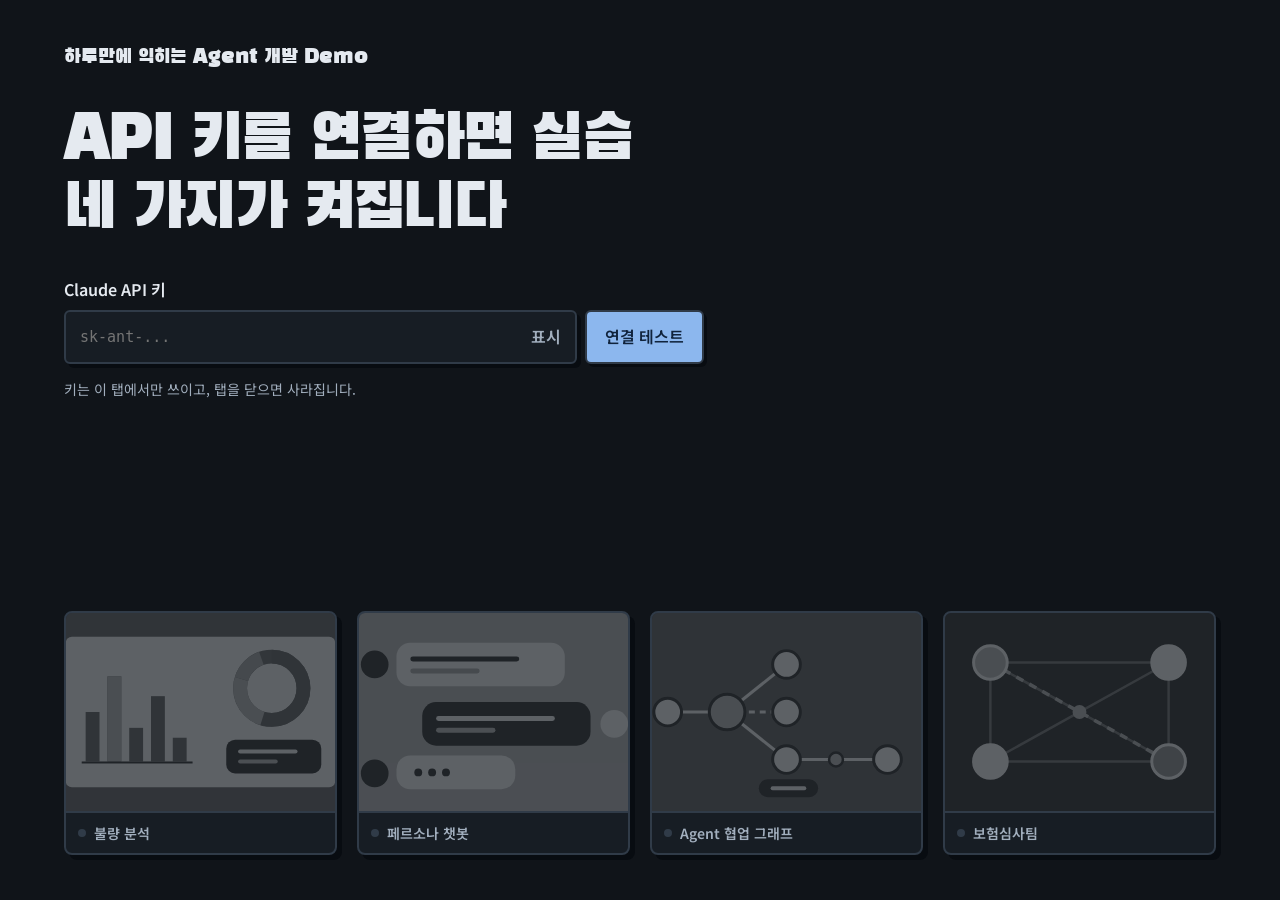
==== commit f0c253da: "모든 화면 한 화면 구성, 보험심사팀 대화·로그를 그래프 위 팝업으로 변경 - 실습 머리말 설명·안내문, 키 입력/실습 목록 화면의 보조 문구 삭제 - 넓은 화면(901px 이상)" ====
--- a/frontend/index.html
+++ b/frontend/index.html
@@ -1,120 +1,126 @@
-<!doctype html>
-<html lang="ko">
-<head>
-<meta charset="utf-8">
-<meta name="viewport" content="width=device-width,initial-scale=1">
-<title>하루만에 익히는 Agent 개발 Demo</title>
-<link rel="preconnect" href="https://fonts.googleapis.com"><link rel="preconnect" href="https://fonts.gstatic.com" crossorigin>
-<link href="https://fonts.googleapis.com/css2?family=Black+Han+Sans&family=Noto+Sans+KR:wght@400;500;600;700&display=swap" rel="stylesheet">
-<link rel="stylesheet" href="assets/common.css">
-<style>
-  .gate{position:relative;min-height:100vh;display:flex;flex-direction:column;justify-content:space-between;gap:48px;padding:clamp(24px,5vw,64px)}
-  .gate .brand{font:800 20px var(--display)}
-  .gate h1{font-size:clamp(2.2rem,5.2vw,4rem);font-weight:800;line-height:1.12;letter-spacing:-.025em;max-width:16ch}
-  .gate .lead{margin-top:16px;color:var(--muted);max-width:48ch;font-size:17px}
-  form{margin-top:32px;max-width:640px}
-  label{display:block;font-weight:600;margin-bottom:8px}
-  .field{display:flex;gap:8px}
-  .keybox{flex:1;min-width:0;display:flex;border:2px solid var(--ink);border-radius:10px;background:var(--white);overflow:hidden}
-  .keybox:focus-within{border-color:var(--cobalt);box-shadow:0 0 0 3px rgba(43,76,255,.2)}
-  .keybox input{flex:1;min-width:0;border:0;padding:13px 14px;background:transparent;font-family:var(--mono);font-size:15px;outline:none}
-  .keybox button{border:0;background:transparent;padding:0 14px;font-weight:600;color:var(--muted);cursor:pointer}
-  .keybox button:hover{color:var(--ink)}
-  .hint{margin-top:14px;font-size:14px;color:var(--muted)}
-  .status{margin-top:16px;min-height:24px;font-size:15px}
-  .status.err{padding:12px 14px;border-left:4px solid var(--coral);background:var(--white);border-radius:0 8px 8px 0}
-  .status.err b{display:block;margin-bottom:2px}
-  .status.err code{display:block;margin-top:6px;font:500 13px var(--mono);color:var(--muted);overflow-wrap:anywhere}
-  .status.ok{color:var(--mint);font-weight:600}
-
-  /* 잠금 → 점등: 이 페이지의 주인공 */
-  .rack{display:grid;grid-template-columns:repeat(4,1fr);gap:14px}
-  .slot{border-radius:12px;overflow:hidden;background:var(--white);border:1px solid var(--line)}
-  .slot .pic{aspect-ratio:16/10;filter:grayscale(1) contrast(.8);opacity:.38;transition:filter .6s,opacity .6s}
-  .slot .pic svg{width:100%;height:100%;display:block}
-  .slot p{padding:9px 12px;font-size:14px;font-weight:600;color:var(--muted);display:flex;align-items:center;gap:8px}
-  .slot p::before{content:"";width:8px;height:8px;border-radius:50%;background:var(--line);transition:background .4s}
-  .rack.lit .slot .pic{filter:none;opacity:1}
-  .rack.lit .slot p{color:var(--ink)}
-  .rack.lit .slot p::before{background:var(--mint)}
-  .rack.lit .slot:nth-child(2) .pic,.rack.lit .slot:nth-child(2) p::before{transition-delay:.25s}
-  .rack.lit .slot:nth-child(3) .pic,.rack.lit .slot:nth-child(3) p::before{transition-delay:.5s}
-  .rack.lit .slot:nth-child(4) .pic,.rack.lit .slot:nth-child(4) p::before{transition-delay:.75s}
-  @media(max-width:720px){.rack{grid-template-columns:repeat(2,1fr)}.field{flex-direction:column}}
-</style>
-<link rel="stylesheet" href="assets/console-colors.css">
-</head>
-<body>
-<main class="gate">
-  <div>
-    <div class="brand">하루만에 익히는 Agent 개발 Demo</div>
-    <div style="margin-top:clamp(32px,8vh,88px)">
-      <h1>API 키를 연결하면 실습 네 가지가 켜집니다</h1>
-      <p class="lead">교안에서 만든 결과물을 내 키로 직접 실행해 볼 수 있어요.</p>
-
-      <form id="f" novalidate>
-        <label for="key">Claude API 키</label>
-        <div class="field">
-          <div class="keybox">
-            <input id="key" type="password" autocomplete="off" spellcheck="false" placeholder="sk-ant-..." aria-describedby="st">
-            <button type="button" id="eye" aria-label="키 표시">표시</button>
-          </div>
-          <button class="btn blue" id="go" type="submit">연결 테스트</button>
-        </div>
-        <p class="hint">키는 이 탭에서만 쓰이고, 탭을 닫으면 사라집니다.</p>
-        <div id="st" class="status" role="status" aria-live="polite"></div>
-      </form>
-    </div>
-  </div>
-  <div class="rack" id="rack" aria-label="잠겨 있는 실습 네 가지"></div>
-</main>
-
-<script src="assets/common.js"></script>
-<script>
-const { LABS, thumbs, store, sleep, $, esc } = App;
-// 접속하면 항상 키 입력부터 시작한다. (이전에 연결한 키도 지운다)
-store.clear();
-
-$('#rack').innerHTML = LABS.map(l => `<div class="slot"><div class="pic">${thumbs[l.id]}</div><p>${esc(l.short)}</p></div>`).join('');
-
-const key = $('#key'), st = $('#st'), go = $('#go');
-$('#eye').onclick = e => {
-  const show = key.type === 'password';
-  key.type = show ? 'text' : 'password';
-  e.target.textContent = show ? '숨기기' : '표시';
-  e.target.setAttribute('aria-label', show ? '키 숨기기' : '키 표시');
-};
-
-function fail(title, detail) {
-  st.className = 'status err';
-  st.innerHTML = `<b>${esc(title)}</b>${detail ? `<code>${esc(detail)}</code>` : ''}`;
-}
-
-// 연결 성공/데모 진입 → 썸네일이 차례로 켜진 뒤 실습 목록으로 이동
-async function unlock() {
-  $('#rack').classList.add('lit');
-  await sleep(1700);
-  location.href = 'gallery.html';
-}
-
-// 서버(/api/key-test)가 Claude API를 1회 호출해 키를 확인한다. 키는 서버에 저장되지 않는다.
-$('#f').addEventListener('submit', async e => {
-  e.preventDefault();
-  const k = key.value.trim();
-  if (!k) return fail('API 키를 입력해 주세요.', 'Anthropic 콘솔에서 발급한 sk-ant- 로 시작하는 키가 필요합니다.');
-  if (!k.startsWith('sk-ant-')) return fail('키 형식이 올바르지 않습니다.', 'Claude API 키는 sk-ant- 로 시작합니다. 복사할 때 앞뒤가 잘리지 않았는지 확인해 주세요.');
-  go.disabled = true; go.textContent = '연결 중'; st.className = 'status'; st.textContent = '';
-  try {
-    store.set('apiKey', k);
-    await App.api('/api/key-test', { method: 'POST' });
-    st.className = 'status ok'; st.textContent = '연결되었습니다.';
-    unlock();
-  } catch (err) {
-    store.clear();
-    fail(err.message, err.detail);
-  } finally { go.disabled = false; go.textContent = '연결 테스트'; }
-});
-
-</script>
-</body>
-</html>
+<!doctype html>
+<html lang="ko">
+<head>
+<meta charset="utf-8">
+<meta name="viewport" content="width=device-width,initial-scale=1">
+<title>하루만에 익히는 Agent 개발 Demo</title>
+<link rel="preconnect" href="https://fonts.googleapis.com"><link rel="preconnect" href="https://fonts.gstatic.com" crossorigin>
+<link href="https://fonts.googleapis.com/css2?family=Black+Han+Sans&family=Noto+Sans+KR:wght@400;500;600;700&display=swap" rel="stylesheet">
+<link rel="stylesheet" href="assets/common.css">
+<style>
+  .gate{position:relative;min-height:100vh;display:flex;flex-direction:column;justify-content:space-between;gap:48px;padding:clamp(24px,5vw,64px)}
+  .gate .brand{font:800 20px var(--display)}
+  .gate h1{font-size:clamp(2.2rem,5.2vw,4rem);font-weight:800;line-height:1.12;letter-spacing:-.025em;max-width:16ch}
+  .gate .lead{margin-top:16px;color:var(--muted);max-width:48ch;font-size:17px}
+  form{margin-top:32px;max-width:640px}
+  label{display:block;font-weight:600;margin-bottom:8px}
+  .field{display:flex;gap:8px}
+  .keybox{flex:1;min-width:0;display:flex;border:2px solid var(--ink);border-radius:10px;background:var(--white);overflow:hidden}
+  .keybox:focus-within{border-color:var(--cobalt);box-shadow:0 0 0 3px rgba(43,76,255,.2)}
+  .keybox input{flex:1;min-width:0;border:0;padding:13px 14px;background:transparent;font-family:var(--mono);font-size:15px;outline:none}
+  .keybox button{border:0;background:transparent;padding:0 14px;font-weight:600;color:var(--muted);cursor:pointer}
+  .keybox button:hover{color:var(--ink)}
+  .hint{margin-top:14px;font-size:14px;color:var(--muted)}
+  .status{margin-top:16px;min-height:24px;font-size:15px}
+  .status.err{padding:12px 14px;border-left:4px solid var(--coral);background:var(--white);border-radius:0 8px 8px 0}
+  .status.err b{display:block;margin-bottom:2px}
+  .status.err code{display:block;margin-top:6px;font:500 13px var(--mono);color:var(--muted);overflow-wrap:anywhere}
+  .status.ok{color:var(--mint);font-weight:600}
+
+  /* 잠금 → 점등: 이 페이지의 주인공 */
+  .rack{display:grid;grid-template-columns:repeat(4,1fr);gap:14px}
+  .slot{border-radius:12px;overflow:hidden;background:var(--white);border:1px solid var(--line)}
+  .slot .pic{aspect-ratio:16/10;filter:grayscale(1) contrast(.8);opacity:.38;transition:filter .6s,opacity .6s}
+  .slot .pic svg{width:100%;height:100%;display:block}
+  .slot p{padding:9px 12px;font-size:14px;font-weight:600;color:var(--muted);display:flex;align-items:center;gap:8px}
+  .slot p::before{content:"";width:8px;height:8px;border-radius:50%;background:var(--line);transition:background .4s}
+  .rack.lit .slot .pic{filter:none;opacity:1}
+  .rack.lit .slot p{color:var(--ink)}
+  .rack.lit .slot p::before{background:var(--mint)}
+  .rack.lit .slot:nth-child(2) .pic,.rack.lit .slot:nth-child(2) p::before{transition-delay:.25s}
+  .rack.lit .slot:nth-child(3) .pic,.rack.lit .slot:nth-child(3) p::before{transition-delay:.5s}
+  .rack.lit .slot:nth-child(4) .pic,.rack.lit .slot:nth-child(4) p::before{transition-delay:.75s}
+  @media(max-width:720px){.rack{grid-template-columns:repeat(2,1fr)}.field{flex-direction:column}}
+  /* 한 화면 구성: 넓은 화면에서는 창 높이에 맞춰 글자·여백·썸네일 높이를 줄인다 */
+  @media(min-width:721px){
+    .gate{height:100vh;height:100dvh;min-height:0;overflow:auto;gap:clamp(16px,4vh,48px);padding:clamp(20px,5vh,64px) clamp(24px,5vw,64px)}
+    :root .gate h1{font-size:clamp(2rem,min(5.6vw,7vh),4.4rem)}
+    .gate .intro{margin-top:clamp(12px,4vh,88px)!important}
+    .slot .pic{aspect-ratio:auto;height:clamp(60px,22vh,280px)}
+  }
+</style>
+<link rel="stylesheet" href="assets/console-colors.css">
+</head>
+<body>
+<main class="gate">
+  <div>
+    <div class="brand">하루만에 익히는 Agent 개발 Demo</div>
+    <div class="intro" style="margin-top:clamp(32px,8vh,88px)">
+      <h1>API 키를 연결하면 실습 네 가지가 켜집니다</h1>
+
+      <form id="f" novalidate>
+        <label for="key">Claude API 키</label>
+        <div class="field">
+          <div class="keybox">
+            <input id="key" type="password" autocomplete="off" spellcheck="false" placeholder="sk-ant-..." aria-describedby="st">
+            <button type="button" id="eye" aria-label="키 표시">표시</button>
+          </div>
+          <button class="btn blue" id="go" type="submit">연결 테스트</button>
+        </div>
+        <p class="hint">키는 이 탭에서만 쓰이고, 탭을 닫으면 사라집니다.</p>
+        <div id="st" class="status" role="status" aria-live="polite"></div>
+      </form>
+    </div>
+  </div>
+  <div class="rack" id="rack" aria-label="잠겨 있는 실습 네 가지"></div>
+</main>
+
+<script src="assets/common.js"></script>
+<script>
+const { LABS, thumbs, store, sleep, $, esc } = App;
+// 접속하면 항상 키 입력부터 시작한다. (이전에 연결한 키도 지운다)
+store.clear();
+
+$('#rack').innerHTML = LABS.map(l => `<div class="slot"><div class="pic">${thumbs[l.id]}</div><p>${esc(l.short)}</p></div>`).join('');
+
+const key = $('#key'), st = $('#st'), go = $('#go');
+$('#eye').onclick = e => {
+  const show = key.type === 'password';
+  key.type = show ? 'text' : 'password';
+  e.target.textContent = show ? '숨기기' : '표시';
+  e.target.setAttribute('aria-label', show ? '키 숨기기' : '키 표시');
+};
+
+function fail(title, detail) {
+  st.className = 'status err';
+  st.innerHTML = `<b>${esc(title)}</b>${detail ? `<code>${esc(detail)}</code>` : ''}`;
+}
+
+// 연결 성공/데모 진입 → 썸네일이 차례로 켜진 뒤 실습 목록으로 이동
+async function unlock() {
+  $('#rack').classList.add('lit');
+  await sleep(1700);
+  location.href = 'gallery.html';
+}
+
+// 서버(/api/key-test)가 Claude API를 1회 호출해 키를 확인한다. 키는 서버에 저장되지 않는다.
+$('#f').addEventListener('submit', async e => {
+  e.preventDefault();
+  const k = key.value.trim();
+  if (!k) return fail('API 키를 입력해 주세요.', 'Anthropic 콘솔에서 발급한 sk-ant- 로 시작하는 키가 필요합니다.');
+  if (!k.startsWith('sk-ant-')) return fail('키 형식이 올바르지 않습니다.', 'Claude API 키는 sk-ant- 로 시작합니다. 복사할 때 앞뒤가 잘리지 않았는지 확인해 주세요.');
+  go.disabled = true; go.textContent = '연결 중'; st.className = 'status'; st.textContent = '';
+  try {
+    store.set('apiKey', k);
+    await App.api('/api/key-test', { method: 'POST' });
+    st.className = 'status ok'; st.textContent = '연결되었습니다.';
+    unlock();
+  } catch (err) {
+    store.clear();
+    fail(err.message, err.detail);
+  } finally { go.disabled = false; go.textContent = '연결 테스트'; }
+});
+
+</script>
+</body>
+</html>
--- a/frontend/assets/common.css
+++ b/frontend/assets/common.css
@@ -48,6 +48,18 @@
 .explain div{padding:0 14px 12px;color:var(--muted);max-width:90ch}
 .demo-note{margin:0 20px 14px;font-size:13px;color:var(--muted)}
 .demo-note b{color:var(--ink)}
+
+/* 한 화면 구성: 넓은 화면에서는 실습 화면이 페이지 스크롤 없이 창 높이에 딱 맞고, 긴 내용은 각 패널 안에서만 스크롤된다 */
+@media (min-width:901px){
+  body.lab{height:100vh;height:100dvh;display:flex;flex-direction:column;overflow:hidden}
+  body.lab > .bar{flex:none;position:static}
+  body.lab > .lab-head{flex:none;padding:10px 20px}
+  body.lab > .layout{flex:1;min-height:0;padding-bottom:20px;align-items:stretch;grid-template-rows:minmax(0,1fr)}
+  body.lab .layout .panel{display:flex;flex-direction:column;min-height:0}
+  body.lab .layout .panel-h{flex:none}
+  /* 그래프가 창 크기에 맞춰 여백이 생기면, 대기 중인 메시지 점(그래프 바깥에 숨겨 둠)이 보이지 않게 자른다 */
+  body.lab .agraph{overflow:hidden}
+}
 
 .panel{background:var(--white);border-radius:12px;border:1px solid var(--line);min-width:0}
 .panel-h{padding:12px 16px;border-bottom:1px solid var(--line);font-weight:700;display:flex;align-items:center;justify-content:space-between;gap:8px}
--- a/frontend/assets/console-colors.css
+++ b/frontend/assets/console-colors.css
@@ -1,145 +1,148 @@
-/* 색상 전용 테마. 레이아웃, 글꼴, 크기, 그래프와 동작은 원본을 유지한다. */
-:root {
-  color-scheme: dark;
-  --paper:#101419; --white:#171d24; --ink:#e5eaf0; --muted:#a2afbe; --line:#303b48;
-  --cobalt:#8cb7ee; --cobalt-d:#a5c8f4; --gold:#293e57; --mint:#267459; --coral:#bd454e;
-  --on-ink:#e5eaf0; --on-accent:#10233c;
-  --strong:#25354a; --shadow:#080c11;
-  --concl-bg:#293e57; --concl-fg:#e5eaf0; --concl-h:#e5eaf0;
-  --k1:#345778; --k2:#91aac5; --k3:#101923; --k4:#dce5ef; --k5:#365461;
-  --k6:#8297ac; --k7:#485b70; --k8:#94abc4; --k9:#8a9aad; --k10:#53677e;
-}
-/* 실습 그래프의 색상 의미와 기존 시각 표현은 별도 범위에서 그대로 유지한다. */
-.agraph,.graph,.glegend {
-  color-scheme:light; color:#14101F;
-  --paper:#E4DDFF; --white:#fff; --ink:#14101F; --muted:#4A4560; --line:#14101F;
-  --cobalt:#E0218A; --cobalt-d:#B8176F; --gold:#FFD400; --mint:#00A86B; --coral:#E8301F;
-  --k1:#E0218A; --k2:#FFD400; --k3:#14101F; --k4:#fff; --k5:#00A86B;
-  --k6:#FF5A2E; --k7:#F8CFE6; --k8:#FFB3DA; --k9:#A79FC7; --k10:#7A6FA8;
-}
-
-/* 기존 스타일의 색상 속성만 덮어쓴다. */
-:root .btn{background:var(--strong);border-color:var(--line);box-shadow:3px 3px 0 var(--shadow)}
-:root .btn.ghost{box-shadow:3px 3px 0 var(--shadow);background:var(--white)}
-:root .btn.ghost:hover{background:var(--strong)}
-:root .tag{background:var(--strong);border-color:var(--line)}
-:root .msg.user{background:var(--strong);color:var(--on-accent)}
-:root .bar{border-bottom-color:var(--line)}
-:root .panel{border-color:var(--line);box-shadow:5px 5px 0 var(--shadow)}
-:root .slot{border-color:var(--line);box-shadow:5px 5px 0 var(--shadow)}
-:root .tile{border-color:var(--line);box-shadow:5px 5px 0 var(--shadow)}
-:root .panel-h{border-bottom-color:var(--line)}
-:root .tile:hover{box-shadow:8px 8px 0 var(--shadow);border-color:var(--line)}
-:root .tile:focus-visible{box-shadow:8px 8px 0 var(--shadow);border-color:var(--line)}
-:root .thumb{border-bottom-color:var(--line)}
-:root .btn:active{box-shadow:1px 1px 0 var(--shadow)}
-:root .concepts span{background:var(--white);border-color:var(--line)}
-:root .explain{border-color:var(--line)}
-:root .msg{border-color:var(--line)}
-:root .msg.bot{background:var(--white)}
-:root .composer{border-top-color:var(--line)}
-:root .composer input{border-color:var(--line)}
-:root .composer textarea{border-color:var(--line)}
-:root .case textarea{border-color:var(--line)}
-:root .chip{border-color:var(--line)}
-:root .chip:hover{border-color:var(--line)}
-:root .keybox{border-color:var(--line);box-shadow:4px 4px 0 var(--shadow)}
-:root .slot p{border-top-color:var(--line)}
-:root .tabs{background:var(--white);border-bottom-color:var(--line)}
-:root .plist li button[aria-current=true]{background:var(--strong);color:var(--ink)}
-:root .alert{border-color:var(--line);background:var(--white)}
-:root .badge{border-color:var(--line);color:var(--on-accent)}
-:root .badge.subagent{background:#2d3547}
-:root .badge.request{background:var(--white)}
-:root .stages span{border-color:var(--line);background:var(--white)}
-:root .stages span.cur{color:var(--on-accent)}
-:root .cases .open[aria-current=true]{border-color:var(--line);background:var(--white);box-shadow:3px 3px 0 var(--shadow)}
-:root .stt{border-color:var(--line);background:var(--white)}
-:root .stt.s0{background:#453e29}
-:root .stt.s1{background:#234237}
-:root .stt.s2{background:#252b36}
-:root .dot2{border-color:var(--line)}
-:root .tg{border-color:var(--line);background:var(--white)}
-:root .tg .sw{border-color:var(--line);background:var(--line)}
-:root .tg .sw::after{background:var(--white);border-color:var(--line)}
-:root .round{border-color:var(--line);background:var(--white)}
-:root .npop{background:var(--white);border-color:var(--line);box-shadow:5px 5px 0 var(--shadow)}
-:root .npop .ph{border-bottom-color:var(--line)}
-:root .npop .st{border-color:var(--line);background:var(--white)}
-:root .npop .st.work{color:var(--ink)}
-:root .npop .pt{border-bottom-color:var(--line)}
-:root .npop .ent{border-color:var(--line)}
-:root .npop .ent .eh{border-bottom-color:var(--line);background:#23364b}
-:root .npop .ent.out .eh{background:#234237}
-:root .npop .ent.note .eh{background:#453e29}
-:root .q{background:var(--strong);color:var(--ink)}
-:root .a{border-color:var(--line);background:var(--white);box-shadow:3px 3px 0 var(--shadow)}
-:root .a .meta span{border-color:var(--line);color:var(--ink)}
-:root .a .meta span.mode{background:var(--white);border-color:var(--line)}
-:root .spin{border-color:var(--line)}
-:root .thh select{border-color:var(--line);background:var(--white)}
-:root .ask{border-top-color:var(--line)}
-:root .ask textarea{border-color:var(--line);background:var(--white)}
-:root dialog{border-color:var(--line);box-shadow:6px 6px 0 var(--shadow)}
-:root .mg-l{border-right-color:var(--line);border-bottom-color:var(--line)}
-:root .mg-l button.ag{border-color:var(--line);background:var(--white)}
-:root .mg-l button.ag[aria-current=true]{background:var(--strong);color:var(--ink)}
-:root .mg-r input{border-color:var(--line)}
-:root .mg-r textarea{border-color:var(--line)}
-:root .mg-r .acts .danger{background:var(--white)}
-:root .docs li{border-color:var(--line);background:var(--white)}
-:root .up{border-color:var(--line)}
-:root .mg-head{border-bottom-color:var(--line)}
-:root .drop{border-color:var(--line)}
-:root .files li{border-top-color:var(--line)}
-:root .files .s{border-color:var(--line);background:var(--white)}
-:root .files li.done .s{color:var(--ink)}
-:root .files li.fail .s{color:var(--ink)}
-:root .bar-p{border-color:var(--line);background:var(--white)}
-:root .stats div{border-color:var(--line);background:var(--white);box-shadow:3px 3px 0 var(--shadow)}
-:root .prio li::before{border-color:var(--line)}
-:root .lines div{border-color:var(--line);background:var(--white)}
-:root .hb .t{border-color:var(--line);background:var(--white)}
-:root .hb .t u{background:var(--strong)}
-:root .legend i{border-color:var(--line)}
-:root .cols{border-bottom-color:var(--line)}
-:root .cols i{border-color:var(--line)}
-:root .seg{border-color:var(--line)}
-:root .seg button{background:var(--white)}
-:root .seg button[aria-pressed=true]{background:var(--strong);color:var(--ink)}
-:root details.rep{border-color:var(--line);background:var(--white)}
-:root .lv{border-color:var(--line)}
-:root .alltext{background:var(--white);border-color:var(--line)}
-:root .msg.err{background:var(--white)}
-:root .caret::after{background:var(--strong)}
-:root .result{border-color:var(--line);background:var(--white)}
-:root .steps{border-bottom-color:var(--line);background:var(--white)}
-:root .npop .st.off{background:#252b36}
-:root .pcard{border-color:var(--line);background:var(--white)}
-:root .pcard[aria-current=true]{background:var(--strong);color:var(--on-accent)}
-:root .think{border-color:var(--line)}
-:root .step i{border-color:var(--line)}
-:root .mem{background:var(--white);border-color:var(--line)}
-:root .skills li{border-color:var(--line);background:var(--white)}
-:root dialog input{border-color:var(--line)}
-:root dialog textarea{border-color:var(--line)}
-
-/* 밝은 그래프/차트 표식과 상태 표시의 가독성. */
-:root .lv{color:#14101F}
-:root .status.ok{color:#7ec5a7}
-:root .msg a{color:var(--cobalt)}
-
-/* 선택/오류/입력 포커스 색은 기존 상태 구분을 유지한다. */
-:root .btn.blue,:root .msg.user{background:var(--cobalt);color:var(--on-accent)}
-:root .btn.blue:hover{background:var(--cobalt-d)}
-:root .tag{background:var(--gold)}
-:root .pcard[aria-current=true]{color:var(--on-ink)}
-:root .explain{border-left-color:var(--cobalt)}
-:root .alert,:root .msg.err{border-left-color:var(--coral)}
-:root .badge.mcp{color:var(--ink)}
-:root .tg[aria-checked=true] .sw{background:var(--mint)}
-:root .composer input:focus,:root .composer textarea:focus,
-:root .ask textarea:focus,:root .keybox:focus-within{border-color:var(--cobalt)}
-:root .spin{border-right-color:transparent}
-:root .skills .on{color:#7ec5a7}
-:root .caret::after{background:var(--ink)}
+/* 색상 전용 테마. 레이아웃, 글꼴, 크기, 그래프와 동작은 원본을 유지한다. */
+:root {
+  color-scheme: dark;
+  --paper:#101419; --white:#171d24; --ink:#e5eaf0; --muted:#a2afbe; --line:#303b48;
+  --cobalt:#8cb7ee; --cobalt-d:#a5c8f4; --gold:#293e57; --mint:#267459; --coral:#bd454e;
+  --on-ink:#e5eaf0; --on-accent:#10233c;
+  --strong:#25354a; --shadow:#080c11;
+  --concl-bg:#293e57; --concl-fg:#e5eaf0; --concl-h:#e5eaf0;
+  --k1:#345778; --k2:#91aac5; --k3:#101923; --k4:#dce5ef; --k5:#365461;
+  --k6:#8297ac; --k7:#485b70; --k8:#94abc4; --k9:#8a9aad; --k10:#53677e;
+}
+/* 실습 그래프의 색상 의미와 기존 시각 표현은 별도 범위에서 그대로 유지한다. */
+.agraph,.graph,.glegend {
+  color-scheme:light; color:#14101F;
+  --paper:#E4DDFF; --white:#fff; --ink:#14101F; --muted:#4A4560; --line:#14101F;
+  --cobalt:#E0218A; --cobalt-d:#B8176F; --gold:#FFD400; --mint:#00A86B; --coral:#E8301F;
+  --k1:#E0218A; --k2:#FFD400; --k3:#14101F; --k4:#fff; --k5:#00A86B;
+  --k6:#FF5A2E; --k7:#F8CFE6; --k8:#FFB3DA; --k9:#A79FC7; --k10:#7A6FA8;
+}
+
+/* 기존 스타일의 색상 속성만 덮어쓴다. */
+:root .btn{background:var(--strong);border-color:var(--line);box-shadow:3px 3px 0 var(--shadow)}
+:root .btn.ghost{box-shadow:3px 3px 0 var(--shadow);background:var(--white)}
+:root .btn.ghost:hover{background:var(--strong)}
+:root .tag{background:var(--strong);border-color:var(--line)}
+:root .msg.user{background:var(--strong);color:var(--on-accent)}
+:root .bar{border-bottom-color:var(--line)}
+:root .panel{border-color:var(--line);box-shadow:5px 5px 0 var(--shadow)}
+:root .slot{border-color:var(--line);box-shadow:5px 5px 0 var(--shadow)}
+:root .tile{border-color:var(--line);box-shadow:5px 5px 0 var(--shadow)}
+:root .panel-h{border-bottom-color:var(--line)}
+:root .tile:hover{box-shadow:8px 8px 0 var(--shadow);border-color:var(--line)}
+:root .tile:focus-visible{box-shadow:8px 8px 0 var(--shadow);border-color:var(--line)}
+:root .thumb{border-bottom-color:var(--line)}
+:root .btn:active{box-shadow:1px 1px 0 var(--shadow)}
+:root .concepts span{background:var(--white);border-color:var(--line)}
+:root .explain{border-color:var(--line)}
+:root .msg{border-color:var(--line)}
+:root .msg.bot{background:var(--white)}
+:root .composer{border-top-color:var(--line)}
+:root .composer input{border-color:var(--line)}
+:root .composer textarea{border-color:var(--line)}
+:root .case textarea{border-color:var(--line)}
+:root .chip{border-color:var(--line)}
+:root .chip:hover{border-color:var(--line)}
+:root .keybox{border-color:var(--line);box-shadow:4px 4px 0 var(--shadow)}
+:root .slot p{border-top-color:var(--line)}
+:root .tabs{background:var(--white);border-bottom-color:var(--line)}
+:root .plist li button[aria-current=true]{background:var(--strong);color:var(--ink)}
+:root .alert{border-color:var(--line);background:var(--white)}
+:root .badge{border-color:var(--line);color:var(--on-accent)}
+:root .badge.subagent{background:#2d3547}
+:root .badge.request{background:var(--white)}
+:root .stages span{border-color:var(--line);background:var(--white)}
+:root .stages span.cur{color:var(--on-accent)}
+:root .cases .open[aria-current=true]{border-color:var(--line);background:var(--white);box-shadow:3px 3px 0 var(--shadow)}
+:root .stt{border-color:var(--line);background:var(--white)}
+:root .stt.s0{background:#453e29}
+:root .stt.s1{background:#234237}
+:root .stt.s2{background:#252b36}
+:root .dot2{border-color:var(--line)}
+:root .tg{border-color:var(--line);background:var(--white)}
+:root .tg .sw{border-color:var(--line);background:var(--line)}
+:root .tg .sw::after{background:var(--white);border-color:var(--line)}
+:root .round{border-color:var(--line);background:var(--white)}
+:root .npop{background:var(--white);border-color:var(--line);box-shadow:5px 5px 0 var(--shadow)}
+:root .npop .ph{border-bottom-color:var(--line)}
+:root .npop .st{border-color:var(--line);background:var(--white)}
+:root .npop .st.work{color:var(--ink)}
+:root .npop .pt{border-bottom-color:var(--line)}
+:root .npop .ent{border-color:var(--line)}
+:root .npop .ent .eh{border-bottom-color:var(--line);background:#23364b}
+:root .npop .ent.out .eh{background:#234237}
+:root .npop .ent.note .eh{background:#453e29}
+:root .q{background:var(--strong);color:var(--ink)}
+:root .a{border-color:var(--line);background:var(--white);box-shadow:3px 3px 0 var(--shadow)}
+:root .a .meta span{border-color:var(--line);color:var(--ink)}
+:root .a .meta span.mode{background:var(--white);border-color:var(--line)}
+:root .spin{border-color:var(--line)}
+:root .thh select{border-color:var(--line);background:var(--white)}
+:root .ask{border-top-color:var(--line)}
+:root .ask textarea{border-color:var(--line);background:var(--white)}
+:root dialog{border-color:var(--line);box-shadow:6px 6px 0 var(--shadow)}
+:root .mg-l{border-right-color:var(--line);border-bottom-color:var(--line)}
+:root .mg-l button.ag{border-color:var(--line);background:var(--white)}
+:root .mg-l button.ag[aria-current=true]{background:var(--strong);color:var(--ink)}
+:root .mg-r input{border-color:var(--line)}
+:root .mg-r textarea{border-color:var(--line)}
+:root .mg-r .acts .danger{background:var(--white)}
+:root .docs li{border-color:var(--line);background:var(--white)}
+:root .up{border-color:var(--line)}
+:root .mg-head{border-bottom-color:var(--line)}
+:root .drop{border-color:var(--line)}
+:root .files li{border-top-color:var(--line)}
+:root .files .s{border-color:var(--line);background:var(--white)}
+:root .files li.done .s{color:var(--ink)}
+:root .files li.fail .s{color:var(--ink)}
+:root .bar-p{border-color:var(--line);background:var(--white)}
+:root .stats div{border-color:var(--line);background:var(--white);box-shadow:3px 3px 0 var(--shadow)}
+:root .prio li::before{border-color:var(--line)}
+:root .lines div{border-color:var(--line);background:var(--white)}
+:root .hb .t{border-color:var(--line);background:var(--white)}
+:root .hb .t u{background:var(--strong)}
+:root .legend i{border-color:var(--line)}
+:root .cols{border-bottom-color:var(--line)}
+:root .cols i{border-color:var(--line)}
+:root .seg{border-color:var(--line)}
+:root .seg button{background:var(--white)}
+:root .seg button[aria-pressed=true]{background:var(--strong);color:var(--ink)}
+:root details.rep{border-color:var(--line);background:var(--white)}
+:root .lv{border-color:var(--line)}
+:root .alltext{background:var(--white);border-color:var(--line)}
+:root .msg.err{background:var(--white)}
+:root .caret::after{background:var(--strong)}
+:root .result{border-color:var(--line);background:var(--white)}
+:root .steps{border-bottom-color:var(--line);background:var(--white)}
+:root .npop .st.off{background:#252b36}
+:root .fpop{background:var(--white);border-color:var(--line);box-shadow:5px 5px 0 var(--shadow)}
+:root .fpop .fh{border-bottom-color:var(--line)}
+:root .fab .unread{border-color:var(--shadow)}
+:root .pcard{border-color:var(--line);background:var(--white)}
+:root .pcard[aria-current=true]{background:var(--strong);color:var(--on-accent)}
+:root .think{border-color:var(--line)}
+:root .step i{border-color:var(--line)}
+:root .mem{background:var(--white);border-color:var(--line)}
+:root .skills li{border-color:var(--line);background:var(--white)}
+:root dialog input{border-color:var(--line)}
+:root dialog textarea{border-color:var(--line)}
+
+/* 밝은 그래프/차트 표식과 상태 표시의 가독성. */
+:root .lv{color:#14101F}
+:root .status.ok{color:#7ec5a7}
+:root .msg a{color:var(--cobalt)}
+
+/* 선택/오류/입력 포커스 색은 기존 상태 구분을 유지한다. */
+:root .btn.blue,:root .msg.user{background:var(--cobalt);color:var(--on-accent)}
+:root .btn.blue:hover{background:var(--cobalt-d)}
+:root .tag{background:var(--gold)}
+:root .pcard[aria-current=true]{color:var(--on-ink)}
+:root .explain{border-left-color:var(--cobalt)}
+:root .alert,:root .msg.err{border-left-color:var(--coral)}
+:root .badge.mcp{color:var(--ink)}
+:root .tg[aria-checked=true] .sw{background:var(--mint)}
+:root .composer input:focus,:root .composer textarea:focus,
+:root .ask textarea:focus,:root .keybox:focus-within{border-color:var(--cobalt)}
+:root .spin{border-right-color:transparent}
+:root .skills .on{color:#7ec5a7}
+:root .caret::after{background:var(--ink)}
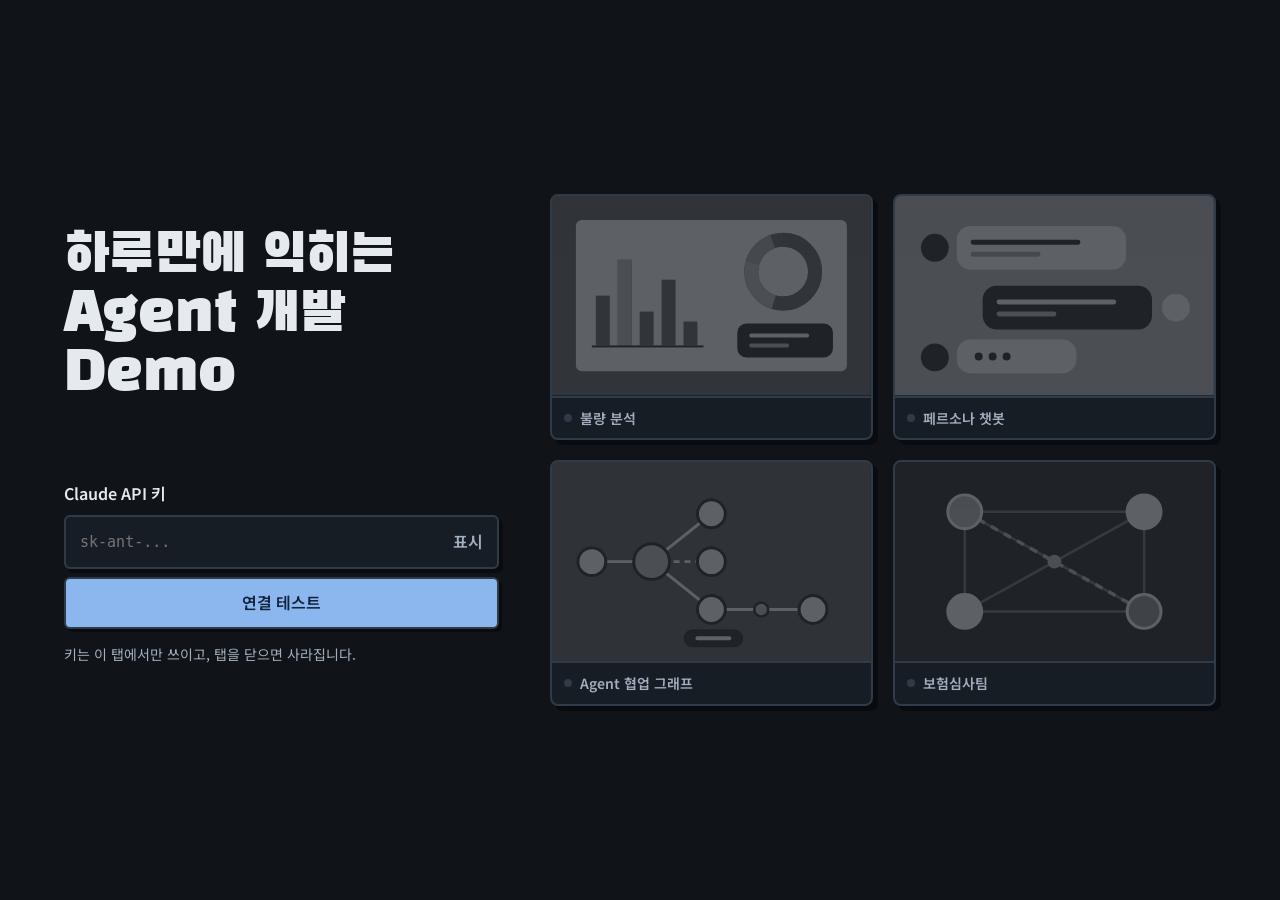
==== commit 21bc87a4: "접속 화면: 안내 문구 삭제, 제목 확대, 썸네일 2x2 확대 - "API 키를 연결하면 실습 네 가지가 켜집니다" 문구 삭제 - 서비스 이름을 화면의 헤드라인으로 키움 - 썸네일" ====
--- a/frontend/index.html
+++ b/frontend/index.html
@@ -10,8 +10,6 @@
 <style>
   .gate{position:relative;min-height:100vh;display:flex;flex-direction:column;justify-content:space-between;gap:48px;padding:clamp(24px,5vw,64px)}
   .gate .brand{font:800 20px var(--display)}
-  .gate h1{font-size:clamp(2.2rem,5.2vw,4rem);font-weight:800;line-height:1.12;letter-spacing:-.025em;max-width:16ch}
-  .gate .lead{margin-top:16px;color:var(--muted);max-width:48ch;font-size:17px}
   form{margin-top:32px;max-width:640px}
   label{display:block;font-weight:600;margin-bottom:8px}
   .field{display:flex;gap:8px}
@@ -41,12 +39,28 @@
   .rack.lit .slot:nth-child(3) .pic,.rack.lit .slot:nth-child(3) p::before{transition-delay:.5s}
   .rack.lit .slot:nth-child(4) .pic,.rack.lit .slot:nth-child(4) p::before{transition-delay:.75s}
   @media(max-width:720px){.rack{grid-template-columns:repeat(2,1fr)}.field{flex-direction:column}}
-  /* 한 화면 구성: 넓은 화면에서는 창 높이에 맞춰 글자·여백·썸네일 높이를 줄인다 */
+  /* 제목: 서비스 이름이 이 화면의 헤드라인이다 */
+  :root .gate .brand{font-family:var(--display);font-weight:400!important;font-size:clamp(2rem,min(6.2vw,9.5vh),5rem);line-height:1.1;letter-spacing:0}
+  /* 한 화면 구성: 넓은 화면에서는 위쪽(제목·키 입력) 아래 남는 높이를 2×2 썸네일이 꽉 채운다.
+     썸네일 상자 가로 폭은 남는 높이에서 계산해(cqh) 16:10 비율이 찌그러지지 않게 한다. */
   @media(min-width:721px){
-    .gate{height:100vh;height:100dvh;min-height:0;overflow:auto;gap:clamp(16px,4vh,48px);padding:clamp(20px,5vh,64px) clamp(24px,5vw,64px)}
-    :root .gate h1{font-size:clamp(2rem,min(5.6vw,7vh),4.4rem)}
-    .gate .intro{margin-top:clamp(12px,4vh,88px)!important}
-    .slot .pic{aspect-ratio:auto;height:clamp(60px,22vh,280px)}
+    .gate{height:100vh;height:100dvh;min-height:0;overflow:hidden;gap:clamp(12px,3vh,32px);padding:clamp(20px,4vh,56px) clamp(24px,5vw,64px)}
+    .gate .intro{margin-top:clamp(10px,2.5vh,32px)!important}
+    .gate .status{min-height:0;margin-top:8px}
+    .rackwrap{flex:1;min-height:0;container-type:size}
+    .rack{grid-template-columns:repeat(2,minmax(0,1fr));gap:20px;height:100%;align-content:end;
+          width:min(100%,calc((100cqh - 20px - 2*46px) / 2 * 1.6 * 2 + 20px))}
+  }
+  /* 가로가 넓은 화면: 제목·키 입력은 왼쪽, 2×2 썸네일은 오른쪽에 두어 썸네일을 가장 크게 쓴다 */
+  @media(min-width:1000px){
+    .gate{flex-direction:row;align-items:stretch;justify-content:flex-start;gap:clamp(28px,4vw,72px)}
+    .gate > div:first-child{flex:0 0 clamp(340px,34vw,640px);display:flex;flex-direction:column;justify-content:center;min-width:0}
+    :root .gate .brand{font-size:clamp(2.2rem,min(4.2vw,8vh),4.6rem)}
+    .gate .intro{margin-top:clamp(24px,5vh,56px)!important}
+    .rackwrap{height:100%}
+    .rack{align-content:center;margin-left:auto}
+    .field{flex-direction:column;align-items:stretch}
+    .field .btn{justify-content:center}
   }
 </style>
 <link rel="stylesheet" href="assets/console-colors.css">
@@ -56,8 +70,6 @@
   <div>
     <div class="brand">하루만에 익히는 Agent 개발 Demo</div>
     <div class="intro" style="margin-top:clamp(32px,8vh,88px)">
-      <h1>API 키를 연결하면 실습 네 가지가 켜집니다</h1>
-
       <form id="f" novalidate>
         <label for="key">Claude API 키</label>
         <div class="field">
@@ -72,7 +84,7 @@
       </form>
     </div>
   </div>
-  <div class="rack" id="rack" aria-label="잠겨 있는 실습 네 가지"></div>
+  <div class="rackwrap"><div class="rack" id="rack" aria-label="잠겨 있는 실습 네 가지"></div></div>
 </main>
 
 <script src="assets/common.js"></script>
--- a/frontend/assets/console-colors.css
+++ b/frontend/assets/console-colors.css
@@ -9,14 +9,36 @@
   --k1:#345778; --k2:#91aac5; --k3:#101923; --k4:#dce5ef; --k5:#365461;
   --k6:#8297ac; --k7:#485b70; --k8:#94abc4; --k9:#8a9aad; --k10:#53677e;
 }
-/* 실습 그래프의 색상 의미와 기존 시각 표현은 별도 범위에서 그대로 유지한다. */
-.agraph,.graph,.glegend {
-  color-scheme:light; color:#14101F;
-  --paper:#E4DDFF; --white:#fff; --ink:#14101F; --muted:#4A4560; --line:#14101F;
-  --cobalt:#E0218A; --cobalt-d:#B8176F; --gold:#FFD400; --mint:#00A86B; --coral:#E8301F;
-  --k1:#E0218A; --k2:#FFD400; --k3:#14101F; --k4:#fff; --k5:#00A86B;
-  --k6:#FF5A2E; --k7:#F8CFE6; --k8:#FFB3DA; --k9:#A79FC7; --k10:#7A6FA8;
-}
+/* 실습 그래프 (B안: 다크 3색). 색은 Subagent(주황)·MCP(청록)·A2A(파랑) 세 종류에만 쓰고, Tool·요청·노드는 무채색.
+   세 색은 색약 검증(dataviz validate_palette, 어두운 바탕 #131920)을 통과했다. 선 모양·라벨로도 함께 구분한다. */
+.agraph,.glegend{--ink:#e5eaf0;--muted:#a2afbe;color:#c3cbd6}
+:root .stage-bg{background:#131920}
+:root :is(.agraph,.glegend) .edge{stroke:#a2afbe;stroke-width:2.5}
+:root :is(.agraph,.glegend) .edge.request{stroke:#53677e;stroke-width:2}
+:root :is(.agraph,.glegend) .edge.subagent{stroke:#c98500;stroke-width:3.5}
+:root :is(.agraph,.glegend) .edge.mcp{stroke:#199e70;stroke-width:3.5}
+:root :is(.agraph,.glegend) .edge.a2a{stroke:#3987e5;stroke-width:4}
+:root .agraph .edge.on{stroke:#e5eaf0;stroke-width:5}
+:root .agraph .pill[class] rect{fill:#1f2731;stroke:#53677e}
+:root .agraph .pill[class] text{fill:#c3cbd6}
+:root .agraph .pill.subagent[class] rect{fill:#c98500;stroke:#c98500}
+:root .agraph .pill.mcp[class] rect{fill:#199e70;stroke:#199e70}
+:root .agraph .pill.a2a[class] rect{fill:#3987e5;stroke:#3987e5}
+:root .agraph :is(.pill.subagent,.pill.mcp,.pill.a2a)[class] text{fill:#0d1218}
+:root .agraph .node .shadow{fill:#080c11}
+:root .agraph .node .body{fill:#1f2731;stroke:#7d8fa3}
+:root .agraph .node .band{stroke:#3a4757}
+:root .agraph .node.hub .band{stroke:#8cb7ee}
+:root .agraph .node .name{fill:#e5eaf0}
+:root .agraph .node.clickable:hover .body{fill:#222c38}
+:root .agraph .node.on .body{fill:#25354a}
+:root .agraph .node.on .band,:root .agraph .node .ring{stroke:#e5eaf0}
+:root .agraph .node.sel .body,:root .agraph .node.clickable:focus-visible .body{stroke:#8cb7ee}
+:root .agraph .nbadge circle{fill:#8cb7ee;stroke:#0d1218}
+:root .agraph .nbadge text{fill:#0d1218}
+:root .agraph :is(.packet,.trail){fill:#e5eaf0}
+:root .agraph .packet{stroke:#0d1218}
+:root .glegend .tip{color:#a2afbe}
 
 /* 기존 스타일의 색상 속성만 덮어쓴다. */
 :root .btn{background:var(--strong);border-color:var(--line);box-shadow:3px 3px 0 var(--shadow)}
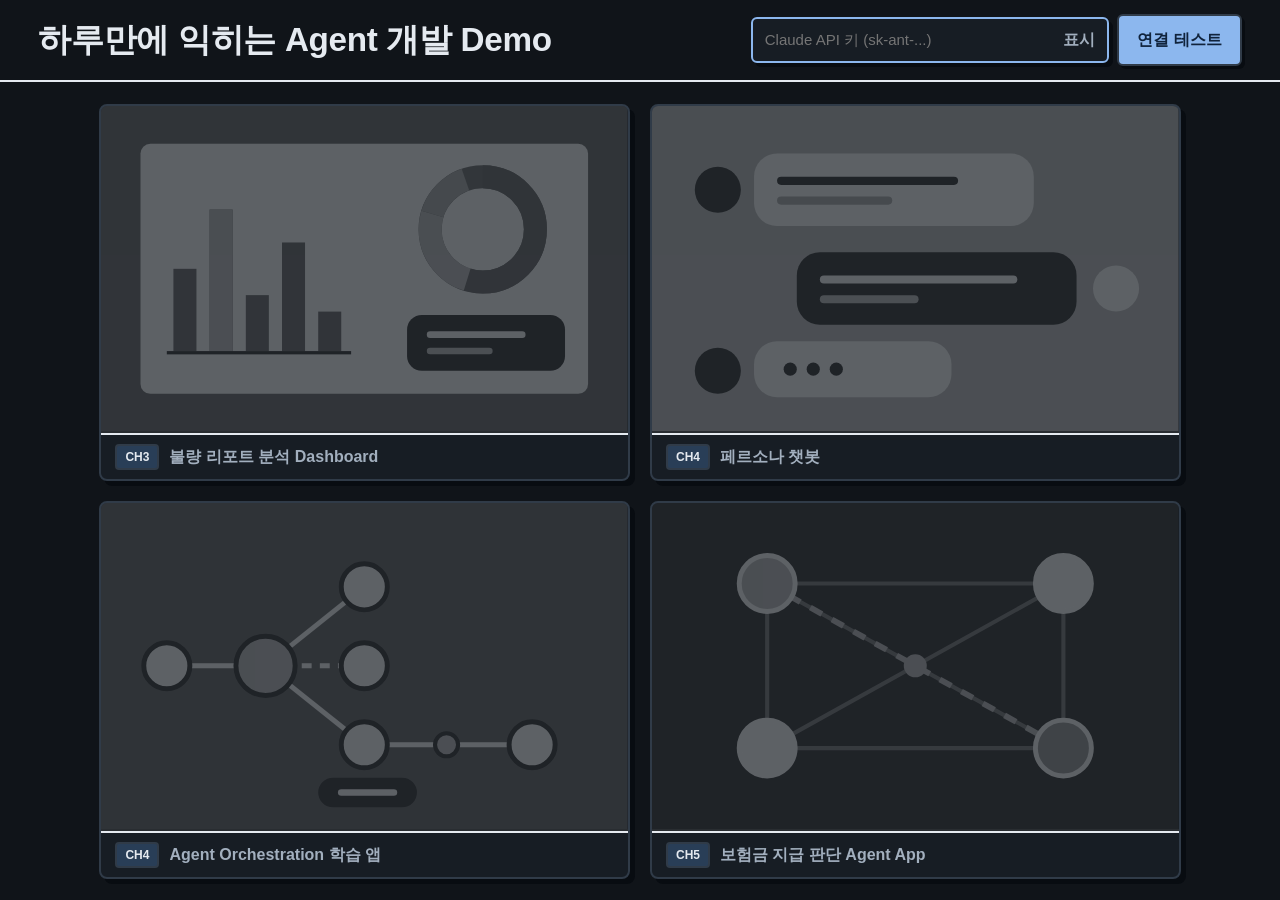
==== commit 0987323e: "홈 한 화면으로 통합, 보험심사팀 대화·로그를 하단 패널로, 맑은 고딕 적용 - 키 입력과 실습 선택을 한 화면으로 합침: 오른쪽 위에서 API 키 연결, 같은 화면의 2x2 썸네" ====
--- a/frontend/index.html
+++ b/frontend/index.html
@@ -4,98 +4,122 @@
 <meta charset="utf-8">
 <meta name="viewport" content="width=device-width,initial-scale=1">
 <title>하루만에 익히는 Agent 개발 Demo</title>
-<link rel="preconnect" href="https://fonts.googleapis.com"><link rel="preconnect" href="https://fonts.gstatic.com" crossorigin>
-<link href="https://fonts.googleapis.com/css2?family=Black+Han+Sans&family=Noto+Sans+KR:wght@400;500;600;700&display=swap" rel="stylesheet">
 <link rel="stylesheet" href="assets/common.css">
 <style>
-  .gate{position:relative;min-height:100vh;display:flex;flex-direction:column;justify-content:space-between;gap:48px;padding:clamp(24px,5vw,64px)}
-  .gate .brand{font:800 20px var(--display)}
-  form{margin-top:32px;max-width:640px}
-  label{display:block;font-weight:600;margin-bottom:8px}
-  .field{display:flex;gap:8px}
-  .keybox{flex:1;min-width:0;display:flex;border:2px solid var(--ink);border-radius:10px;background:var(--white);overflow:hidden}
-  .keybox:focus-within{border-color:var(--cobalt);box-shadow:0 0 0 3px rgba(43,76,255,.2)}
-  .keybox input{flex:1;min-width:0;border:0;padding:13px 14px;background:transparent;font-family:var(--mono);font-size:15px;outline:none}
-  .keybox button{border:0;background:transparent;padding:0 14px;font-weight:600;color:var(--muted);cursor:pointer}
+  /* 한 화면 홈: 오른쪽 위에서 API 키를 연결하고, 같은 화면에서 실습 네 가지를 바로 고른다 */
+  body{min-height:100vh}
+  .top{position:relative;display:flex;align-items:center;gap:16px 24px;flex-wrap:wrap;padding:14px clamp(16px,3vw,40px);border-bottom:2px solid var(--ink)}
+  .top .brand{font-family:var(--display);font-weight:800;font-size:clamp(1.4rem,2.6vw,2.2rem);line-height:1.15;letter-spacing:-.01em}
+  .top .sp{flex:1}
+  .keyform{display:flex;align-items:center;gap:8px;min-width:0}
+  .keybox{display:flex;align-items:center;width:clamp(220px,28vw,380px);border:2px solid var(--ink);border-radius:6px;background:var(--white);box-shadow:3px 3px 0 var(--shadow,var(--ink));overflow:hidden}
+  .keybox:focus-within{border-color:var(--cobalt)}
+  .keybox input{flex:1;min-width:0;border:0;padding:9px 12px;background:transparent;font-family:var(--font);font-size:15px;outline:none}
+  .keybox button{border:0;background:transparent;padding:0 12px;font-weight:700;color:var(--muted);cursor:pointer;align-self:stretch}
   .keybox button:hover{color:var(--ink)}
-  .hint{margin-top:14px;font-size:14px;color:var(--muted)}
-  .status{margin-top:16px;min-height:24px;font-size:15px}
-  .status.err{padding:12px 14px;border-left:4px solid var(--coral);background:var(--white);border-radius:0 8px 8px 0}
-  .status.err b{display:block;margin-bottom:2px}
-  .status.err code{display:block;margin-top:6px;font:500 13px var(--mono);color:var(--muted);overflow-wrap:anywhere}
-  .status.ok{color:var(--mint);font-weight:600}
+  .linked{display:flex;align-items:center;gap:10px;font-weight:700}
+  .linked .dot{flex:none}
+  .linked span{font-family:var(--font)}
+  [hidden]{display:none!important}
 
-  /* 잠금 → 점등: 이 페이지의 주인공 */
-  .rack{display:grid;grid-template-columns:repeat(4,1fr);gap:14px}
-  .slot{border-radius:12px;overflow:hidden;background:var(--white);border:1px solid var(--line)}
-  .slot .pic{aspect-ratio:16/10;filter:grayscale(1) contrast(.8);opacity:.38;transition:filter .6s,opacity .6s}
-  .slot .pic svg{width:100%;height:100%;display:block}
-  .slot p{padding:9px 12px;font-size:14px;font-weight:600;color:var(--muted);display:flex;align-items:center;gap:8px}
-  .slot p::before{content:"";width:8px;height:8px;border-radius:50%;background:var(--line);transition:background .4s}
-  .rack.lit .slot .pic{filter:none;opacity:1}
-  .rack.lit .slot p{color:var(--ink)}
-  .rack.lit .slot p::before{background:var(--mint)}
-  .rack.lit .slot:nth-child(2) .pic,.rack.lit .slot:nth-child(2) p::before{transition-delay:.25s}
-  .rack.lit .slot:nth-child(3) .pic,.rack.lit .slot:nth-child(3) p::before{transition-delay:.5s}
-  .rack.lit .slot:nth-child(4) .pic,.rack.lit .slot:nth-child(4) p::before{transition-delay:.75s}
-  @media(max-width:720px){.rack{grid-template-columns:repeat(2,1fr)}.field{flex-direction:column}}
-  /* 제목: 서비스 이름이 이 화면의 헤드라인이다 */
-  :root .gate .brand{font-family:var(--display);font-weight:400!important;font-size:clamp(2rem,min(6.2vw,9.5vh),5rem);line-height:1.1;letter-spacing:0}
-  /* 한 화면 구성: 넓은 화면에서는 위쪽(제목·키 입력) 아래 남는 높이를 2×2 썸네일이 꽉 채운다.
-     썸네일 상자 가로 폭은 남는 높이에서 계산해(cqh) 16:10 비율이 찌그러지지 않게 한다. */
+  /* 연결 결과 안내: 키 입력 바로 아래, 오른쪽 위에 뜬다 */
+  .status{position:absolute;right:clamp(16px,3vw,40px);top:calc(100% + 10px);z-index:30;max-width:min(520px,calc(100% - 32px));
+          padding:10px 14px;border:2px solid var(--ink);border-left-width:8px;border-radius:6px;background:var(--white);box-shadow:4px 4px 0 var(--shadow,var(--ink));font-size:14px}
+  .status:empty{display:none}
+  .status.err{border-left-color:var(--coral)} .status.ok{border-left-color:var(--mint);font-weight:700}
+  .status b{display:block}
+  .status code{display:block;margin-top:4px;font:500 12px var(--font);color:var(--muted);overflow-wrap:anywhere}
+
+  /* 실습 네 가지: 연결 전에는 잠겨 있고(흐리게), 연결되면 켜져서 누를 수 있다 */
+  .home{padding:clamp(14px,2.4vh,28px) clamp(16px,3vw,40px)}
+  .tiles{display:grid;grid-template-columns:repeat(2,minmax(0,1fr));gap:20px;margin:0 auto}
+  .tile{display:flex;flex-direction:column;min-height:0;text-decoration:none;color:inherit;background:var(--white);cursor:default}
+  .tile .thumb{aspect-ratio:16/10;overflow:hidden;filter:grayscale(1) contrast(.8);opacity:.38;transition:filter .6s,opacity .6s}
+  .tile .thumb svg{width:100%;height:100%;display:block}
+  .tile .foot{flex:none;display:flex;align-items:center;gap:10px;padding:9px 14px;border-top:2px solid var(--ink);font-weight:700}
+  .tile .foot b{font-weight:700;color:var(--muted);transition:color .4s}
+  .tile .foot .go{margin-left:auto;opacity:0;transition:opacity .4s}
+  .tiles.lit .tile{cursor:pointer}
+  .tiles.lit .thumb{filter:none;opacity:1}
+  .tiles.lit .foot b{color:var(--ink)}
+  .tiles.lit .foot .go{opacity:1}
+  .tiles.lit .tile:nth-child(2) .thumb{transition-delay:.2s}
+  .tiles.lit .tile:nth-child(3) .thumb{transition-delay:.4s}
+  .tiles.lit .tile:nth-child(4) .thumb{transition-delay:.6s}
+  .tiles.lit .tile:hover,.tiles.lit .tile:focus-visible{transform:translate(-3px,-3px);box-shadow:8px 8px 0 var(--ink)}
+  .tile.nudge{animation:nudge .35s}
+  @keyframes nudge{30%{transform:translateX(-6px)}60%{transform:translateX(6px)}}
+
+  /* 한 화면 구성: 넓은 화면에서는 위쪽 줄 아래 남는 높이를 2×2가 채운다.
+     타일 폭은 남는 높이에서 계산해(cqh) 썸네일 16:10 비율이 찌그러지지 않게 한다. */
   @media(min-width:721px){
-    .gate{height:100vh;height:100dvh;min-height:0;overflow:hidden;gap:clamp(12px,3vh,32px);padding:clamp(20px,4vh,56px) clamp(24px,5vw,64px)}
-    .gate .intro{margin-top:clamp(10px,2.5vh,32px)!important}
-    .gate .status{min-height:0;margin-top:8px}
-    .rackwrap{flex:1;min-height:0;container-type:size}
-    .rack{grid-template-columns:repeat(2,minmax(0,1fr));gap:20px;height:100%;align-content:end;
-          width:min(100%,calc((100cqh - 20px - 2*46px) / 2 * 1.6 * 2 + 20px))}
+    body{height:100vh;height:100dvh;display:flex;flex-direction:column;overflow:hidden}
+    .top{flex:none}
+    .home{flex:1;min-height:0;container-type:size}
+    .tiles{height:100%;grid-template-rows:repeat(2,minmax(0,1fr));align-content:center;
+           width:min(100%,calc((100cqh - 20px - 2*46px) / 2 * 1.6 * 2 + 20px));max-height:100%}
+    .tile .thumb{aspect-ratio:auto;flex:1;min-height:0}
+    .tile .thumb svg{height:100%}
+    .tiles{align-content:stretch}
   }
-  /* 가로가 넓은 화면: 제목·키 입력은 왼쪽, 2×2 썸네일은 오른쪽에 두어 썸네일을 가장 크게 쓴다 */
-  @media(min-width:1000px){
-    .gate{flex-direction:row;align-items:stretch;justify-content:flex-start;gap:clamp(28px,4vw,72px)}
-    .gate > div:first-child{flex:0 0 clamp(340px,34vw,640px);display:flex;flex-direction:column;justify-content:center;min-width:0}
-    :root .gate .brand{font-size:clamp(2.2rem,min(4.2vw,8vh),4.6rem)}
-    .gate .intro{margin-top:clamp(24px,5vh,56px)!important}
-    .rackwrap{height:100%}
-    .rack{align-content:center;margin-left:auto}
-    .field{flex-direction:column;align-items:stretch}
-    .field .btn{justify-content:center}
+  @media(max-width:720px){
+    .keyform{flex-wrap:wrap;width:100%}
+    .keybox{flex:1;width:auto}
+    .top .sp{display:none}
   }
 </style>
 <link rel="stylesheet" href="assets/console-colors.css">
 </head>
 <body>
-<main class="gate">
-  <div>
-    <div class="brand">하루만에 익히는 Agent 개발 Demo</div>
-    <div class="intro" style="margin-top:clamp(32px,8vh,88px)">
-      <form id="f" novalidate>
-        <label for="key">Claude API 키</label>
-        <div class="field">
-          <div class="keybox">
-            <input id="key" type="password" autocomplete="off" spellcheck="false" placeholder="sk-ant-..." aria-describedby="st">
-            <button type="button" id="eye" aria-label="키 표시">표시</button>
-          </div>
-          <button class="btn blue" id="go" type="submit">연결 테스트</button>
-        </div>
-        <p class="hint">키는 이 탭에서만 쓰이고, 탭을 닫으면 사라집니다.</p>
-        <div id="st" class="status" role="status" aria-live="polite"></div>
-      </form>
+<header class="top">
+  <div class="brand">하루만에 익히는 Agent 개발 Demo</div>
+  <div class="sp"></div>
+  <form id="f" class="keyform" novalidate>
+    <label for="key" class="sr">Claude API 키</label>
+    <div class="keybox">
+      <input id="key" type="password" autocomplete="off" spellcheck="false" placeholder="Claude API 키 (sk-ant-...)" aria-describedby="st">
+      <button type="button" id="eye" aria-label="키 표시">표시</button>
     </div>
-  </div>
-  <div class="rackwrap"><div class="rack" id="rack" aria-label="잠겨 있는 실습 네 가지"></div></div>
+    <button class="btn blue" id="go" type="submit">연결 테스트</button>
+  </form>
+  <div class="linked" id="linked" hidden><i class="dot"></i><span id="mask"></span><button type="button" class="btn ghost sm" id="disconnect">연결 해제</button></div>
+  <div id="st" class="status" role="status" aria-live="polite"></div>
+</header>
+
+<main class="home">
+  <h1 class="sr">실습 목록</h1>
+  <div class="tiles" id="tiles"></div>
 </main>
 
 <script src="assets/common.js"></script>
 <script>
-const { LABS, thumbs, store, sleep, $, esc } = App;
-// 접속하면 항상 키 입력부터 시작한다. (이전에 연결한 키도 지운다)
-store.clear();
+const { LABS, thumbs, store, $, esc } = App;
+const key = $('#key'), st = $('#st'), go = $('#go'), tiles = $('#tiles');
 
-$('#rack').innerHTML = LABS.map(l => `<div class="slot"><div class="pic">${thumbs[l.id]}</div><p>${esc(l.short)}</p></div>`).join('');
+// 실습 네 가지: 서버가 아니라 LABS 목록으로 그린다. 연결되기 전에는 누를 수 없다.
+tiles.innerHTML = LABS.map(l => `<a class="tile panel" data-file="${l.file}" aria-disabled="true" tabindex="-1">
+  <div class="thumb">${thumbs[l.id]}</div>
+  <div class="foot"><span class="tag">${l.ch}</span><b>${esc(l.title)}</b>
+    <svg class="go" width="16" height="16" viewBox="0 0 24 24" fill="none" stroke="currentColor" stroke-width="2.5" stroke-linecap="round" stroke-linejoin="round" aria-hidden="true"><path d="M9 5l7 7-7 7"/></svg></div></a>`).join('');
 
-const key = $('#key'), st = $('#st'), go = $('#go');
+// 연결 상태를 화면에 반영한다: 켜짐이면 실습 링크가 열리고, 꺼짐이면 키 입력 칸이 보인다
+function render(on) {
+  tiles.classList.toggle('lit', on);
+  $('#f').hidden = on; $('#linked').hidden = !on;
+  $('#mask').textContent = on ? App.maskKey() : '';
+  tiles.querySelectorAll('.tile').forEach(t => {
+    if (on) { t.href = t.dataset.file; t.removeAttribute('aria-disabled'); t.tabIndex = 0; }
+    else { t.removeAttribute('href'); t.setAttribute('aria-disabled', 'true'); t.tabIndex = -1; }
+  });
+}
+
+// 잠겨 있을 때 실습을 누르면 키 입력으로 안내한다
+tiles.addEventListener('click', e => {
+  const t = e.target.closest('.tile'); if (!t || App.hasAccess()) return;
+  e.preventDefault(); t.classList.remove('nudge'); void t.offsetWidth; t.classList.add('nudge');
+  fail('API 키를 먼저 연결해 주세요.', '오른쪽 위 입력칸에 Claude API 키를 넣고 연결 테스트를 누르면 실습 네 가지가 켜집니다.'); key.focus();
+});
+
 $('#eye').onclick = e => {
   const show = key.type === 'password';
   key.type = show ? 'text' : 'password';
@@ -108,13 +132,6 @@
   st.innerHTML = `<b>${esc(title)}</b>${detail ? `<code>${esc(detail)}</code>` : ''}`;
 }
 
-// 연결 성공/데모 진입 → 썸네일이 차례로 켜진 뒤 실습 목록으로 이동
-async function unlock() {
-  $('#rack').classList.add('lit');
-  await sleep(1700);
-  location.href = 'gallery.html';
-}
-
 // 서버(/api/key-test)가 Claude API를 1회 호출해 키를 확인한다. 키는 서버에 저장되지 않는다.
 $('#f').addEventListener('submit', async e => {
   e.preventDefault();
@@ -125,14 +142,20 @@
   try {
     store.set('apiKey', k);
     await App.api('/api/key-test', { method: 'POST' });
-    st.className = 'status ok'; st.textContent = '연결되었습니다.';
-    unlock();
+    key.value = ''; render(true);
+    st.className = 'status ok'; st.textContent = '연결되었습니다. 실습을 골라 주세요.';
+    setTimeout(() => { if (st.classList.contains('ok')) { st.className = 'status'; st.textContent = ''; } }, 3500);
   } catch (err) {
-    store.clear();
+    store.clear(); render(false);
     fail(err.message, err.detail);
   } finally { go.disabled = false; go.textContent = '연결 테스트'; }
 });
 
+$('#disconnect').onclick = () => { store.clear(); st.className = 'status'; st.textContent = ''; render(false); key.focus(); };
+
+// 실습 화면에서 돌아왔을 때는 이미 연결된 상태로 보여 준다 (이 탭에서 연결한 키가 남아 있으면)
+render(App.hasAccess());
+if (!App.hasAccess()) key.focus();
 </script>
 </body>
 </html>
--- a/frontend/assets/common.css
+++ b/frontend/assets/common.css
@@ -2,7 +2,7 @@
 :root{
   --paper:#E4DDFF; --white:#fff; --ink:#14101F; --muted:#4A4560; --line:#14101F;
   --cobalt:#E0218A; --cobalt-d:#B8176F; --gold:#FFD400; --mint:#00A86B; --coral:#E8301F;
-  --font:'Noto Sans KR','Malgun Gothic',sans-serif; --display:'Black Han Sans','Noto Sans KR',sans-serif;
+  --font:'Malgun Gothic','맑은 고딕','Apple SD Gothic Neo','Noto Sans KR',sans-serif; --display:'Malgun Gothic','맑은 고딕','Apple SD Gothic Neo','Noto Sans KR',sans-serif;
   --mono:ui-monospace,'Cascadia Mono',Consolas,monospace;
   --on-ink:#fff; --on-accent:#fff; --concl-bg:#FFD400; --concl-fg:#14101F; --concl-h:#14101F;
   --k1:#E0218A; --k2:#FFD400; --k3:#14101F; --k4:#fff; --k5:#00A86B; --k6:#FF5A2E; --k7:#F8CFE6; --k8:#FFB3DA; --k9:#A79FC7; --k10:#7A6FA8;
@@ -53,7 +53,8 @@
 @media (min-width:901px){
   body.lab{height:100vh;height:100dvh;display:flex;flex-direction:column;overflow:hidden}
   body.lab > .bar{flex:none;position:static}
-  body.lab > .lab-head{flex:none;padding:10px 20px}
+  body.lab > .lab-head{flex:none;padding:6px 20px 8px;align-items:center}
+  body.lab > .lab-head h1{font-size:1.45rem}
   body.lab > .layout{flex:1;min-height:0;padding-bottom:20px;align-items:stretch;grid-template-rows:minmax(0,1fr)}
   body.lab .layout .panel{display:flex;flex-direction:column;min-height:0}
   body.lab .layout .panel-h{flex:none}
@@ -121,9 +122,9 @@
 svg [stroke="#5A6BA8"]{stroke:var(--k10)}
 
 /* 디자인: 팝 스티커 — 라벤더 바탕, 굵은 검정 테두리, 평평한 그림자 */
-:root h1,:root h2,:root h3{font-weight:400!important;letter-spacing:0}
+:root h1,:root h2,:root h3{font-weight:800!important;letter-spacing:-.01em}
 :root .bar{border-bottom:2px solid var(--ink)}
-:root .bar .brand,:root .gate .brand{font-weight:400!important}
+:root .bar .brand,:root .gate .brand{font-weight:800!important}
 :root .panel,:root .slot,:root .tile{border:2px solid var(--ink);border-radius:8px;box-shadow:5px 5px 0 var(--ink);overflow:hidden}
 :root .panel-h{background:var(--gold);border-bottom:2px solid var(--ink);font-weight:700}
 :root .tile{transition:transform .15s,box-shadow .15s}
@@ -173,7 +174,7 @@
 .agraph .node .shadow{fill:var(--ink)}
 .agraph .node .body{fill:#fff;stroke:var(--ink);stroke-width:3;transition:fill .25s}
 .agraph .node .band{fill:none;stroke-width:6;opacity:.9}
-.agraph .node .name{font:400 17px var(--display);text-anchor:middle;dominant-baseline:central;fill:var(--ink)}
+.agraph .node .name{font:800 17px var(--display);text-anchor:middle;dominant-baseline:central;fill:var(--ink)}
 .agraph .node .name.long{font:800 13px var(--font);letter-spacing:-.02em}
 .agraph .node .role{font:500 12px var(--font);text-anchor:middle;fill:var(--muted);paint-order:stroke;stroke:#fff;stroke-width:6px;stroke-linejoin:round}
 .agraph .node .ring{fill:none;stroke:var(--mint);stroke-width:4;opacity:0}
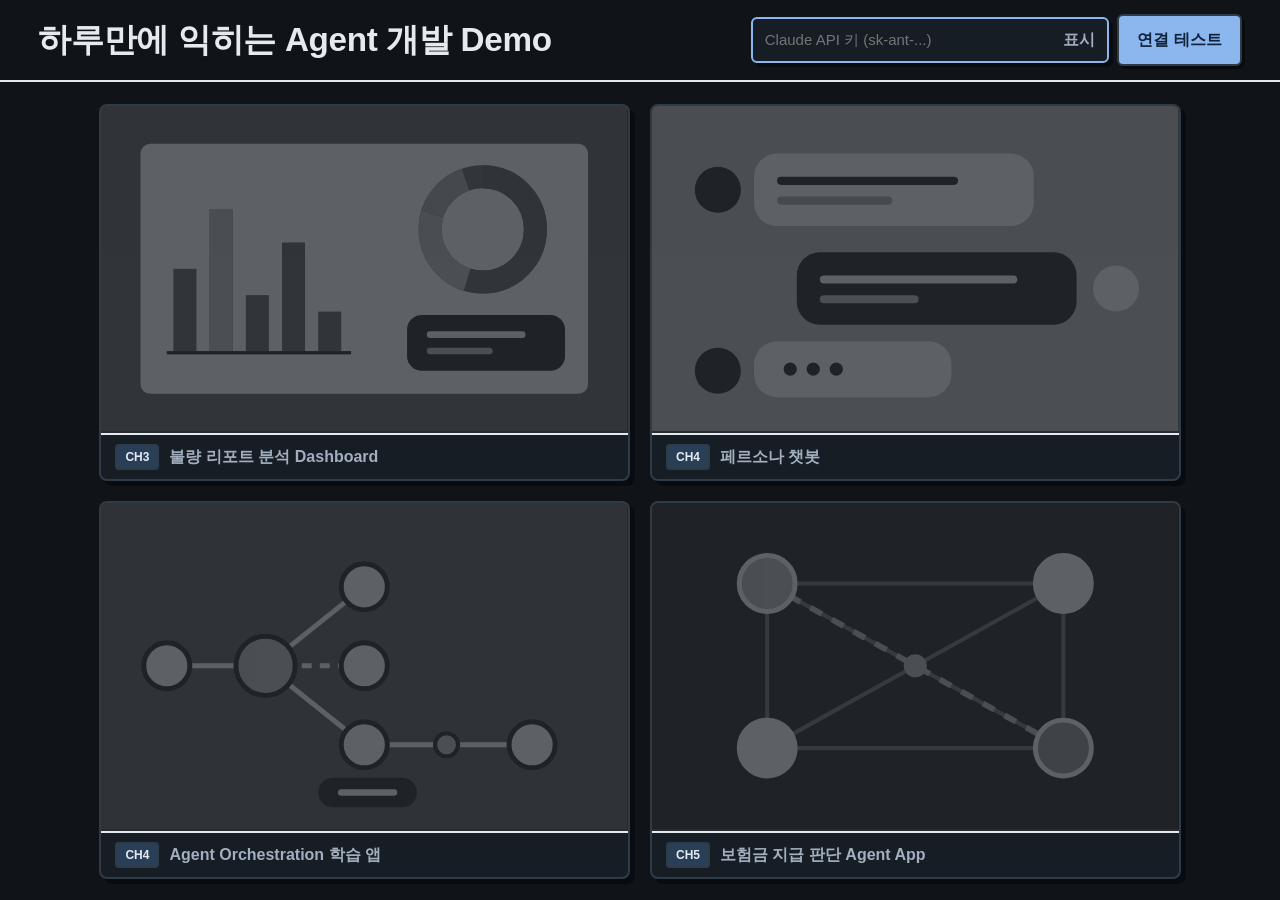
==== commit 2f629c3c: "접속마다 새로 시작하고 연결 해제 시 저장된 기억을 삭제 - 방문자 번호를 sessionStorage(탭 단위)로 옮겨 새 접속은 빈 상태로 시작 - 연결 해제 시 POST /ap" ====
--- a/frontend/index.html
+++ b/frontend/index.html
@@ -151,7 +151,13 @@
   } finally { go.disabled = false; go.textContent = '연결 테스트'; }
 });
 
-$('#disconnect').onclick = () => { store.clear(); st.className = 'status'; st.textContent = ''; render(false); key.focus(); };
+$('#disconnect').onclick = async () => {
+  $('#disconnect').disabled = true;
+  await App.disconnect();   // 서버에 저장된 내 대화·기억 등을 지우고 키도 버린다
+  $('#disconnect').disabled = false; st.className = 'status ok'; st.textContent = '연결을 해제하고 저장된 대화와 기억을 지웠어요.';
+  setTimeout(() => { if (st.classList.contains('ok')) { st.className = 'status'; st.textContent = ''; } }, 3500);
+  render(false); key.focus();
+};
 
 // 실습 화면에서 돌아왔을 때는 이미 연결된 상태로 보여 준다 (이 탭에서 연결한 키가 남아 있으면)
 render(App.hasAccess());
